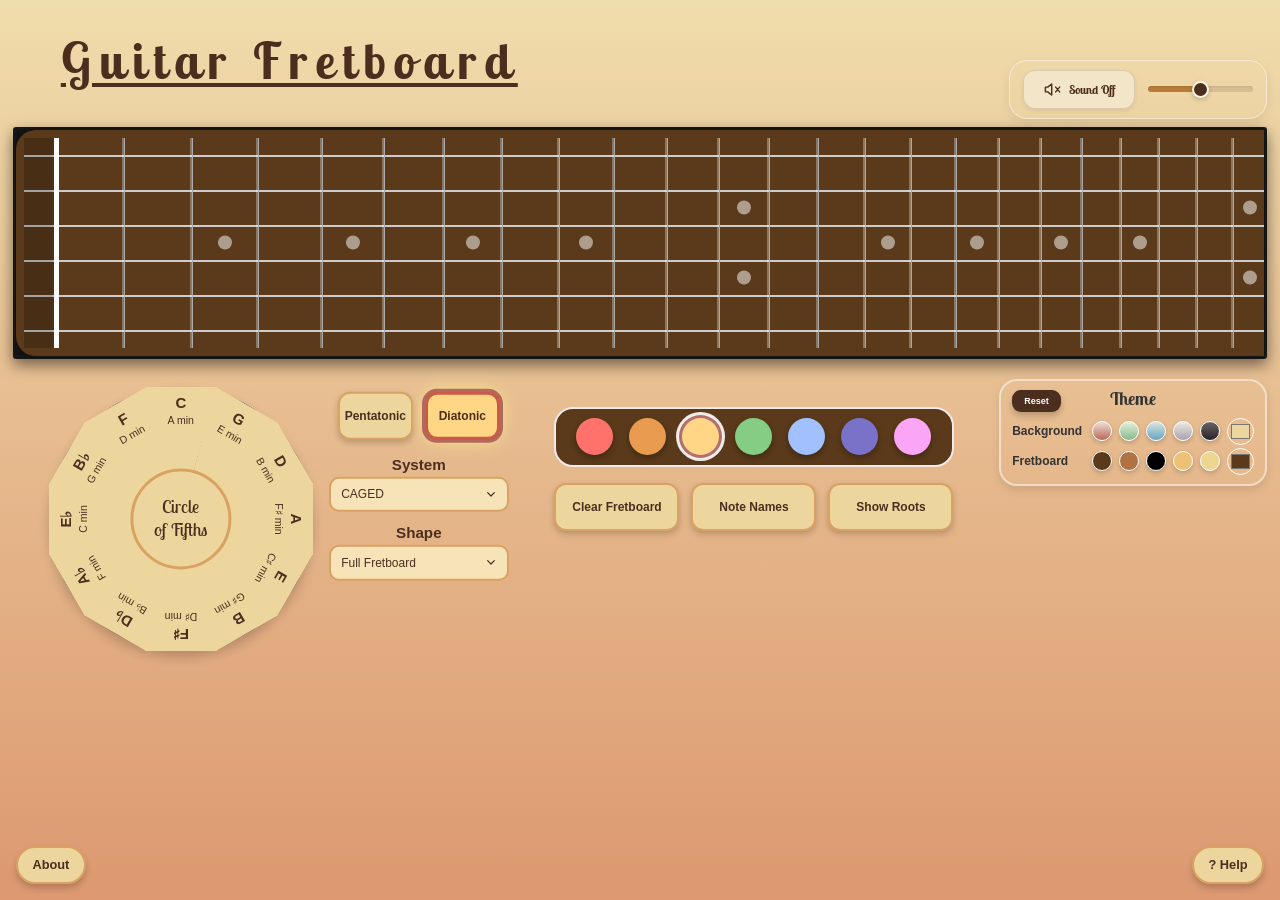
==== index.html @ d3addf0a "Initial release of NotePaint" ====
<!DOCTYPE html>
<html lang="en">

<head>
    <meta charset="UTF-8" />
    <meta name="viewport" content="width=device-width, initial-scale=1, viewport-fit=cover">
    <title>NotePaint</title>
    <link rel="stylesheet" href="styles.css">
    <link rel="preconnect" href="https://fonts.googleapis.com">
    <link rel="preconnect" href="https://fonts.gstatic.com" crossorigin>
    <link href="https://fonts.googleapis.com/css2?family=Lobster+Two:ital,wght@0,400;0,700;1,400;1,700&display=swap"
        rel="stylesheet">
</head>

<body>

    <div id="top-bar">
        <h1>Guitar Fretboard</h1>

        <div id="sound-controls">
            <button id="sound-btn" class="off">🔇 Sound Off</button>
            <input type="range" id="volume-slider" min="0" max="0.3" step="0.01" value="0.05" aria-label="Volume">
        </div>
    </div>

    <div id="fretboard-wrapper">
        <div id="fretboard-scroll">
            <div id="fretboard-stage">
                <div id="inlays"></div>
                <div id="fretboard"></div>
            </div>
        </div>

    </div>



    <div id="main-controls">


        <div id="scale-controls">

            <div id="circle-of-fifths">

                <div class="key-wheel">

                    <button class="key-segment" data-root="0" style="--i: 0">
                        <span class="major-key">C</span>
                        <span class="minor-key">A min</span>
                    </button>

                    <button class="key-segment" data-root="7" style="--i: 1">
                        <span class="major-key">G</span>
                        <span class="minor-key">E min</span>
                    </button>

                    <button class="key-segment" data-root="2" style="--i: 2">
                        <span class="major-key">D</span>
                        <span class="minor-key">B min</span>
                    </button>

                    <button class="key-segment" data-root="9" style="--i: 3">
                        <span class="major-key">A</span>
                        <span class="minor-key">F♯ min</span>
                    </button>

                    <button class="key-segment" data-root="4" style="--i: 4">
                        <span class="major-key">E</span>
                        <span class="minor-key">C♯ min</span>
                    </button>

                    <button class="key-segment" data-root="11" style="--i: 5">
                        <span class="major-key">B</span>
                        <span class="minor-key">G♯ min</span>
                    </button>

                    <button class="key-segment" data-root="6" style="--i: 6">
                        <span class="major-key">F♯</span>
                        <span class="minor-key">D♯ min</span>
                    </button>

                    <button class="key-segment" data-root="1" style="--i: 7">
                        <span class="major-key">D♭</span>
                        <span class="minor-key">B♭ min</span>
                    </button>

                    <button class="key-segment" data-root="8" style="--i: 8">
                        <span class="major-key">A♭</span>
                        <span class="minor-key">F min</span>
                    </button>

                    <button class="key-segment" data-root="3" style="--i: 9">
                        <span class="major-key">E♭</span>
                        <span class="minor-key">C min</span>
                    </button>

                    <button class="key-segment" data-root="10" style="--i: 10">
                        <span class="major-key">B♭</span>
                        <span class="minor-key">G min</span>
                    </button>

                    <button class="key-segment" data-root="5" style="--i: 11">
                        <span class="major-key">F</span>
                        <span class="minor-key">D min</span>
                    </button>

                    <div class="wheel-center">
                        <span>Circle</span>
                        <span>of Fifths</span>
                    </div>
                </div>
            </div>
            <div id="scale-settings">
                <div id="scale-selector-container">

                    <button class="scale-option" data-scale="pentatonic">
                        Pentatonic
                    </button>

                    <button class="scale-option selected" data-scale="diatonic">
                        Diatonic
                    </button>
                </div>

                <div id="position-controls">
                    <div id="position-system-row">
                        <label for="position-system">System</label>
                        <select id="position-system">
                            <option value="caged">CAGED</option>
                            <option value="threeNPS">3NPS</option>
                        </select>
                    </div>

                    <div>
                        <label for="position-select">Shape</label>
                        <select id="position-select">
                            <option value="full">Full Fretboard</option>
                        </select>
                    </div>
                </div>
            </div>
        </div>

        <div id="fretboard-controls">
            <div id="palette">
                <button type="button" class="palette-color red" data-color="red" aria-label="Red"></button>
                <button type="button" class="palette-color orange" data-color="orange" aria-label="Orange"></button>
                <button type="button" class="palette-color yellow" data-color="yellow" aria-label="Yellow"></button>
                <button type="button" class="palette-color green" data-color="green" aria-label="Green"></button>
                <button type="button" class="palette-color blue" data-color="blue" aria-label="Blue"></button>
                <button type="button" class="palette-color indigo" data-color="indigo" aria-label="Indigo"></button>
                <button type="button" class="palette-color violet" data-color="violet" aria-label="Violet"></button>
            </div>

            <div id="note-controls">
                <button id="clear">Clear Fretboard</button>

                <button id="note-names-btn" type="button" aria-pressed="false">
                    Note Names
                </button>
                <div id="root-controls">
                    <button id="show-roots-btn" type="button" aria-pressed="false" aria-expanded="false"
                        aria-controls="root-choice-row">
                        Show Roots
                    </button>

                    <div id="root-choice-row" hidden>
                        <label for="root-choice">Root</label>
                        <select id="root-choice"></select>
                    </div>
                </div>
            </div>


        </div>


        <div id="appearance-panel">
            <div class="appearance-header">
                <button id="reset-appearance">Reset</button>
                <h2 id="theme">Theme</h2>

            </div>


            <div class="appearance-row">
                <label>Background</label>

                <div class="appearance-swatches">
                    <button class="appearance-swatch" data-target="page"
                        data-color="linear-gradient(to bottom,  #ece4e2d8, #b55848d8)"
                        style="background: linear-gradient(to bottom, #ece4e2d8, #b55848d8);" title="Sunrise"></button>


                    <button class="appearance-swatch" data-target="page"
                        data-color="linear-gradient(to bottom, #e1f8e7d8, #75ba8ad8)"
                        style="background: linear-gradient(to bottom, #e1f8e7d8, #75ba8ad8);"
                        title="Mint Breeze"></button>

                    <button class="appearance-swatch" data-target="page"
                        data-color="linear-gradient(to bottom, #ddeaefd8, #4aa3c9d8)"
                        style="background: linear-gradient(to bottom, #ddeaefd8, #4aa3c9d8);"
                        title="Lake Spring"></button>

                    <button class="appearance-swatch" data-target="page"
                        data-color="linear-gradient(to bottom, #EDE7E3, #9d9db2d8)"
                        style="background: linear-gradient(to bottom, #EDE7E3, #9d9db2d8);" title="Tundra"></button>

                    <button class="appearance-swatch" data-target="page"
                        data-color="linear-gradient(to bottom,  #54545ed8, #0a0714d8)"
                        style="background: linear-gradient(to bottom, #54545ed8, #0a0714d8);" title="Charcoal"></button>

                    <input type="color" id="page-color-picker" value="#edd69d" title="Custom">
                </div>
            </div>

            <div class="appearance-row">
                <label>Fretboard</label>


                <div class="appearance-swatches">
                    <button class="appearance-swatch" data-target="board" data-color="#5a3a1a"
                        style="background: #5a3a1a;" title="Rosewood"></button>


                    <button class="appearance-swatch" data-target="board" data-color="#B07243"
                        style="background: #B07243;" title="Roasted"></button>


                    <button class="appearance-swatch" data-target="board" data-color="#000000"
                        style="background: #000000;" title="Ebony"></button>

                    <button class="appearance-swatch" data-target="board" data-color="#efc36cc6"
                        style="background: #efc36cc6;" title="Maple"></button>

                    <button class="appearance-swatch" data-target="board" data-color="#eede90c4"
                        style="background: #eede90c4;" title="Blonde"></button>


                    <input type="color" id="board-color-picker" value="#5a3a1a" title="Custom">
                </div>
            </div>
        </div>





    </div>



    <button id="help-btn" type="button" aria-haspopup="dialog" aria-controls="help-tour">
        ? Help
    </button>

    <dialog id="help-tour" aria-labelledby="help-title" aria-describedby="help-text">

        <div class="help-shade" id="help-shade-top"></div>
        <div class="help-shade" id="help-shade-right"></div>
        <div class="help-shade" id="help-shade-bottom"></div>
        <div class="help-shade" id="help-shade-left"></div>

        <div id="help-highlight" aria-hidden="true"></div>

        <div id="help-bubble">
            <div class="help-header">
                <span id="help-progress" aria-live="polite"></span>
                <button id="help-close" type="button" aria-label="Close help">×</button>
            </div>

            <h2 id="help-title"></h2>
            <p id="help-text"></p>

            <div class="help-navigation">
                <button id="help-back" type="button">Back</button>
                <button id="help-next" type="button">Next</button>
            </div>
        </div>
    </dialog>



    <button id="about-btn" type="button" aria-haspopup="dialog" aria-controls="about-overlay">
        About
    </button>

    <div id="about-overlay" hidden>

        <div id="about-panel" role="dialog" aria-modal="true" aria-labelledby="about-title">

            <div class="about-header">
                <h2 id="about-title">About NotePaint</h2>

                <button id="about-close" type="button" aria-label="Close About">
                    &times;
                </button>
            </div>

            <p>
                NotePaint is a free interactive guitar fretboard
                for guitarists, teachers, and students.
            </p>

            <p>
                Explore scales, visualise patterns and experiment
                with musical ideas by painting notes directly
                onto the fretboard.
            </p>

            <div class="about-links">
                <a id="about-feedback"
                    href="https://docs.google.com/forms/d/e/1FAIpQLSdMpHkmDGX6tjuSubEqb6uPYFECHcqzGxucnWh9RJ3ziY9rFg/viewform?usp=publish-editor"
                    target="_blank" rel="noopener noreferrer">>
                    Report a problem
                </a>

                <a id="about-support" href="#">
                    Support NotePaint
                </a>
            </div>

            <p class="about-copyright">
                &copy; 2026 NotePaint. All rights reserved.
                Free to use.
            </p>

        </div>

    </div>

    <script src="script.js"></script>

</body>

</html>
---- styles.css ----
/* MAIN — RESPONSIVE PAGE LAYOUT */

* {
    box-sizing: border-box;

}



body {
    font-family: sans-serif;
    margin: 0;
    min-height: 100vh;
    padding: 1.5rem clamp(0.5rem, 1vw, 1.5rem) 3rem;
    padding-left: max(clamp(0.5rem, 1vw, 1.5rem), env(safe-area-inset-left));
    padding-right: max(clamp(0.5rem, 1vw, 1.5rem), env(safe-area-inset-right));
    padding-bottom: max(3rem, env(safe-area-inset-bottom));

    background: linear-gradient(to bottom,
            #edd69dd8,
            #d98e62e8);

    color: #333;
    text-align: center;
}

#top-bar {
    display: grid;
    grid-template-columns: minmax(0, 1fr) auto;
    align-items: start;
    gap: 1rem;
    width: 100%;
}

h1 {
    font-family: 'Lobster Two', serif;
    font-size: 3.125rem;
    font-size: clamp(3.1rem, 3vw, 3.125rem);

    margin: 0;
    max-width: 100%;

    text-decoration: underline;
    text-decoration-color: #4b2e1e;
    text-decoration-thickness: 4px;
    text-underline-offset: 4px;

    color: #4b2e1e;
    letter-spacing: 0.16em;
    line-height: 1.3;

    justify-self: start;
    margin-left: 3rem;
    margin-top: 0.3125rem;

}

#main-controls {
    display: grid;
    grid-template-columns: 31rem minmax(0, 1fr) max-content;
    align-items: start;
    gap: 1.5rem;

    width: 100%;
    margin: 1.25rem auto 0;
}

#fretboard-controls {
    display: flex;
    flex-direction: column;
    align-items: center;

    margin: 0;
    flex-shrink: 0;
    gap: 1rem;
    min-width: 0;
    padding-top: 1.75rem;
}

#scale-controls {
    display: grid;
    grid-template-columns: 16.5rem minmax(0, 1fr);
    align-items: center;
    gap: 1rem;

    width: 31rem;
    max-width: 100%;
    min-width: 0;
    margin: 0;
    padding-left: 2.25rem;
}

#scale-settings {
    display: flex;
    flex-direction: column;
    align-items: center;
    gap: 1rem;
    min-width: 0;
    width: 100%;
    align-self: start;
}






/* THEME CUSTOMISATION */

#appearance-panel {

    width: fit-content;
    padding: 6px 11px;
    border: 2px solid #ffffff80;
    border-radius: 18px;
    box-shadow: 0 4px 10px #0000001a;
    justify-self: end;
}

#appearance-panel h2 {
    grid-column: 2;
    font-family: 'Lobster Two', serif;
    font-size: 1.125rem;
    margin: 0 0 5px;
    color: inherit;
}

.appearance-row {
    display: flex;
    align-items: center;
    justify-content: space-between;
    gap: 10px;
    margin: 3px 0;
}

.appearance-row label {
    font-weight: bold;
    font-size: 0.75rem;
    white-space: nowrap;
}

.appearance-swatches {
    display: flex;
    align-items: center;
    gap: 7px;
}

.appearance-swatch {
    width: 20px;
    height: 20px;

    padding: 0;
    margin: 0;
    border: 1px solid #ffffff;
    border-radius: 50%;
    box-shadow: 0 2px 5px #00000033;
    cursor: pointer;
    transition: transform 0.15s ease;
}

.appearance-swatch:hover {
    transform: scale(1.15);
}

.appearance-swatches input[type="color"] {
    width: 27px;
    height: 27px;
    padding: 1px;
    border: 1px solid #ffffff;
    border-radius: 50%;
    background: transparent;
    cursor: pointer;
}

#reset-appearance {
    grid-column: 1;
    justify-self: start;
    padding: 6px 12px;
    font-size: 0.5625rem;
    background: #4b2e1e;
    color: white;
    border-radius: 9px;
}

#reset-appearance:hover {
    background: #6b422b;
}

.appearance-header {
    display: grid;
    grid-template-columns: 1fr auto 1fr;
    align-items: center;
}

/* FRETBOARD DESIGN */

#fretboard {
    display: grid;
    grid-template-rows: repeat(6, 35px);
    gap: 0px;
    background: #5a3a1a;
    padding: 8px;
    border-radius: 20px;

}

#fretboard-wrapper {
    position: relative;
    width: 100%;
    max-width: 79rem;
    margin: 0.5rem auto 0;
    padding: 3px;
    border-radius: 3px;
    background: #111;
    box-shadow:
        0 6px 15px rgba(0, 0, 0, 0.5),
        inset 0 0 10px rgba(255, 255, 255, 0.05);
}

#fretboard-scroll {
    width: 100%;
    max-width: 100%;

    overflow-x: auto;
    overflow-y: hidden;
}

#fretboard-stage {
    position: relative;

    width: 1277.37px;
    margin-inline: auto;

    --fret-columns:
        30px 70px 67.92px 65.91px 63.95px 62.05px 60.21px 58.42px 56.69px 55px 53.37px 51.79px 50.25px 48.76px 47.31px 45.91px 44.54px 43.22px 41.94px 40.69px 39.48px 38.31px 37.17px 36.07px 35px;
}

.string {
    display: grid;
    grid-template-columns: var(--fret-columns);
    position: relative;
}

.string::before {
    content: "";
    position: absolute;
    top: 50%;
    left: 0;
    right: 0;
    height: 2px;
    background: #ccc;
    z-index: 0;
}


.fret {
    border-left: 1px solid #aaa;
    position: relative;
    cursor: pointer;
    background: transparent;
    z-index: 1;
}

.fret,
.dot {
    -webkit-user-select: none;
    user-select: none;
    -webkit-touch-callout: none;
}

.fret:not(:first-child) {
    border-right: 2px solid #ffffff4d;
}

.fret:nth-child(1) {
    border-left: 0;
    box-shadow: inset 30px 0 3px #00000033;

}

.fret:nth-child(2) {
    border-left: 5px solid #fffcfc;
}


.inlay {
    width: 14px;
    height: 14px;
    background: #ffffff80;
    border-radius: 50%;
    justify-self: center;
    align-self: center;
    transform: translateY(17.5px);
}


#inlays {
    position: absolute;
    top: 8px;
    left: 8px;

    display: grid;
    grid-template-rows: repeat(6, 35px);
    grid-template-columns: var(--fret-columns);

    pointer-events: none;
    z-index: 0;
}

#inlays>div {
    display: grid;
    place-items: center;
}

/*PAINTED NOTES*/

.dot {
    width: 30px;
    height: 30px;
    background: #ffd685;
    border-radius: 50%;
    position: absolute;
    top: 50%;
    left: 50%;
    transform: translate(-50%, -50%);
}

.dot.root {
    box-shadow:
        0 0 0 5px #cc1414cc,
        0 0 10px 4px #cc1414cc;
}

.dot.root.modal-root {
    box-shadow:
        0 0 0 5px #56ab76,
        0 0 10px 4px #56ab76;
}

.dot.red {
    background: #ff726b;
}

.dot.orange {
    background: #e99c4f;
}

.dot.yellow {
    background: #ffd685;
}

.dot.green {
    background: #85cd85;
}

.dot.blue {
    background: #a2bffe;
}

.dot.indigo {
    background: #7a71c8;
}

.dot.violet {
    background: #fba5f7;
}

#palette {
    display: flex;
    justify-content: center;
    gap: clamp(0.5rem, 1.5vw, 1rem);
    align-items: center;
    flex-wrap: wrap;
    margin: 0;
    width: fit-content;
    max-width: none;
    padding: 0.60rem 1.3rem;
    border: 2px solid #f2e9e9;

    border-radius: 19px;
    background: #5a3a1a;
    cursor: pointer;
    transition: all 0.2s ease;
}



.palette-color {
    padding: 0;
    flex-shrink: 0;
    width: 37px;
    height: 37px;
    border-radius: 50%;
    cursor: pointer;
    box-shadow: 0 3px 6px #0000004d;
    transition: transform 0.15s ease, box-shadow 0.15s ease;
    border: 4px solid transparent;
}

.palette-color:focus-visible {
    outline: 2px solid #4b2e1e;
    outline-offset: 7px;
}

.palette-color:hover {
    transform: scale(1.1);
}

.palette-color.active {
    box-shadow: 0 0 0 3px #a35050cc,
        0 0 0 6px #ffffffe6;

}

.palette-color.red {
    background: #ff726b;
}

.palette-color.orange {
    background: #e99c4f;
}

.palette-color.yellow {
    background: #ffd685;
}

.palette-color.green {
    background: #85cd85;
}

.palette-color.blue {
    background: #a2bffe;
}

.palette-color.indigo {
    background: #7a71c8;
}

.palette-color.violet {
    background: #fba5f7;
}




/*BUTTONS*/
button {
    padding: 10px 20px;
    font-size: 1rem;
    font-weight: bold;
    border: none;
    border-radius: 12px;
    background: #ff7f50;
    color: #ffffff;
    cursor: pointer;
    transition: all 0.2s ease;
    box-shadow: 0 4px 6px #00000033;


}

button:hover {
    background: #ff6347;
    box-shadow: 0 6px 8px #0000004d;
}

#clear {

    width: 7.8125rem;
    min-height: 3rem;
    font-size: 0.75rem;
    padding: 2px;



    border: 2px solid #d9a262;
    border-radius: 12px;
    background: #edd69d;
    color: #4b2e1e;
    cursor: pointer;
    box-shadow: 0 3px 6px #00000033;
    transition:
        background 0.2s ease,
        box-shadow 0.2s ease;

}

#clear:hover {
    background: #ffe0a0;
    box-shadow: 0 0 12px #ffffff99;
    z-index: 2;
}

#clear:active {
    background: #ffd685;
    border: 3px solid #cb5a46;
    box-shadow:
        0 0 0 3px #a35050cc,
        0 0 18px #ffee8c;
    z-index: 3;
}

/* NOTE NAME CONTROLS */

#note-controls {
    display: flex;
    justify-content: center;
    align-items: flex-start;
    flex-wrap: wrap;
    gap: 0.75rem;
}

#note-names-btn {
    width: 7.8125rem;
    min-height: 3rem;
    padding: 0.25rem;
    font-size: 0.75rem;

    border: 2px solid #d9a262;
    border-radius: 12px;
    background: #edd69d;
    color: #4b2e1e;
    box-shadow: 0 3px 6px #00000033;
    transition:
        background 0.2s ease,
        box-shadow 0.2s ease;
}

#note-names-btn:hover {
    background: #ffe0a0;
    box-shadow: 0 0 12px #ffffff99;
    z-index: 2;
}

#note-names-btn[aria-pressed="true"] {
    background: #ffd685;
    border: 3px solid #cb5a46;
    box-shadow:
        0 0 0 3px #a35050cc,
        0 0 18px #ffee8c;
    z-index: 3;
}



#note-names-btn:focus-visible {
    outline: 2px solid #4b2e1e;
    outline-offset: 3px;
}

.dot::after {
    content: attr(data-note-name);
    display: none;
    position: absolute;
    top: 0;
    right: 0;
    bottom: 0;
    left: 0;

    align-items: center;
    justify-content: center;

    font-size: 0.75rem;
    font-weight: bold;
    line-height: 1;

    color: #4b2e1e;
    pointer-events: none;
}

#fretboard.show-note-names .dot::after {
    display: flex;
}


#sound-controls {
    display: flex;
    justify-content: center;
    align-items: center;
    flex-direction: row;
    flex-wrap: nowrap;
    gap: 0.85rem;

    padding: 0.55rem 0.8rem;
    border: 1px solid #ffffff80;
    border-radius: 18px;
    background: transparent;
    box-shadow: 0 4px 12px #00000014;
    margin-top: 2.25rem;
}

#sound-btn {
    display: flex;
    align-items: center;
    justify-content: center;

    min-width: 7rem;
    padding: 0.5625rem 0.75rem;
    border: 1px solid #4b2e1e25;
    border-radius: 12px;
    font-weight: bold;
    font-size: 0.75rem;
    font-family: 'Lobster Two', serif;
    color: #4b2e1e;
    box-shadow: 0 2px 5px #00000014;

    gap: 7px;
    cursor: pointer;
    transition: all 0.2s ease;

}

#sound-btn.off {
    background: #f3e5c7;
}

#sound-btn.on {
    background: #d6e7c9;
    animation: none;
    box-shadow: 0 0 8px #6fa77040;
}

#sound-btn:hover {
    filter: brightness(1.05);
}

#sound-btn:focus-visible {
    outline: 2px solid #4b2e1e;
    outline-offset: 3px;
}

#volume-slider {
    -webkit-appearance: none;
    appearance: none;
    cursor: pointer;
    --volume-fill: 50%;

    width: 6.5625rem;
    height: 0.375rem;
    margin: 0;
    border: none;
    border-radius: 999px;

    background: linear-gradient(to right,
            #b77c38 0%,
            #b77c38 var(--volume-fill),
            #4b2e1e25 var(--volume-fill),
            #4b2e1e25 100%);

    box-shadow: inset 0 1px 2px #00000014;
}

/* Safari and Chrome */
#volume-slider::-webkit-slider-thumb {
    -webkit-appearance: none;
    appearance: none;

    width: 17px;
    height: 17px;
    border: 2px solid #fff4de;
    border-radius: 50%;
    background: #4b2e1e;
    box-shadow: 0 2px 5px #00000030;
}

/* Firefox */
#volume-slider::-moz-range-thumb {
    width: 13px;
    height: 13px;
    border: 2px solid #fff4de;
    border-radius: 50%;
    background: #4b2e1e;
    box-shadow: 0 2px 5px #00000030;
}

#volume-slider:focus-visible {
    outline: 2px solid #4b2e1e;
    outline-offset: 7px;
}


#sound-btn svg {
    width: 1.1875rem;
    height: 1.1875rem;
    flex-shrink: 0;
}




/*ANIMATIONS*/


@keyframes palettePulse {
    0% {
        transform: scale(1);
        box-shadow: 0 0 0 #ffffff;
    }

    50% {
        transform: scale(1.30);
        box-shadow: 0 0 20px #ffffffa9;
    }

    100% {
        transform: scale(1);
        box-shadow: 0 0 0 #ffffff;
    }
}

.palette-color.flash {
    animation: palettePulse 0.20s linear;
}


/* CIRCLE OF FIFTHS */

#circle-of-fifths {
    position: relative;
    width: 16.5rem;
    height: 16.5rem;
    margin: 0.5rem 0;
    flex-shrink: 0;
}

.key-wheel {
    width: 100%;
    height: 100%;
    position: relative;
    border-radius: 50%;
    background: #596275;
    box-shadow: 0 6px 12px #00000033;

    transition: transform 0.6s cubic-bezier(0.25, 1, 0.5, 1);

    transform: rotate(calc(var(--wheel-rotation, 0) * -30deg));

}

/* INDIVIDUAL KEY BUTTONS */

.key-segment {
    position: absolute;
    left: 50%;
    top: 50%;


    width: 27.333333%;
    height: 50%;

    margin: 0;
    padding: 8.8px 1.76px 1.76px;
    gap: 3.52px;

    display: flex;
    flex-direction: column;
    justify-content: flex-start;
    align-items: center;


    border: none;
    border-radius: 0;
    background: #edd69d;
    color: #4b2e1e;
    cursor: pointer;

    -webkit-clip-path: polygon(0% 0%, 100% 0%, 50% 100%);
    clip-path: polygon(0% 0%, 100% 0%, 50% 100%);



    transform-origin: 50% 100%;
    transform:
        translate(-50%, -100%) rotate(calc(var(--i) * 30deg));

    transition:
        background 0.2s ease;

}

.key-segment:hover {
    background: #ffe0a0;
    box-shadow: 0 0 12px #ffffff99;
    z-index: 2;
}

.key-segment.selected {
    background: #ffd685;
    border: 3px solid #cb5a46;
    box-shadow:
        0 0 0 3px #a35050cc,
        0 0 18px #ffee8c;
    z-index: 3;
}

.major-key {
    font-size: 0.935rem;
    font-weight: bold;
    line-height: 1.1;
}

.minor-key {
    font-size: 0.66rem;
    font-weight: normal;
    line-height: 1.1;
}



/* CENTRE OF THE WHEEL */

.wheel-center {
    position: absolute;
    left: 50%;
    top: 50%;
    width: 38.333333%;
    height: 38.333333%;

    transform: translate(-50%, -50%) rotate(calc(var(--wheel-rotation, 0) * 30deg));
    border-radius: 50%;
    background: #edd69d;
    border: 4px solid #d9a262;
    display: flex;
    flex-direction: column;
    justify-content: center;
    align-items: center;
    font-family: 'Lobster Two', serif;
    font-size: 1.1rem;
    border-width: 3.52px;
    color: #4b2e1e;
    pointer-events: none;

    transition: transform 0.6s cubic-bezier(0.25, 1, 0.5, 1);
}

#scale-selector-container {
    display: flex;
    justify-content: center;
    align-items: center;
    flex-wrap: wrap;
    gap: 0.75rem;
    margin: 0;
}


.scale-option {
    width: 4.6875rem;
    min-height: 3rem;
    font-size: 0.75rem;
    padding: 2px;




    border: 2px solid #d9a262;
    border-radius: 12px;
    background: #edd69d;
    color: #4b2e1e;
    cursor: pointer;
    box-shadow: 0 3px 6px #00000033;
    transition:
        background 0.2s ease,
        box-shadow 0.2s ease;


}

.scale-option:hover {
    background: #ffe0a0;
    box-shadow: 0 0 12px #ffffff99;
    z-index: 2;
}

.scale-option.selected {
    background: #ffd685;
    border: 3px solid #cb5a46;
    box-shadow:
        0 0 0 3px #a35050cc,
        0 0 18px #ffee8c;
    z-index: 3;
}


#position-controls {
    display: flex;
    flex-direction: column;
    align-items: stretch;
    gap: 0.75rem;

    width: 100%;
    min-width: 0;
    margin: 0;
}

#position-controls>div {
    display: flex;
    flex-direction: column;
    align-items: stretch;
    gap: 0.25rem;
    min-width: 0;
}

#position-controls label {
    font-size: 0.95rem;
    font-weight: bold;
    color: #4b2e1e;
}

#position-controls select {
    max-width: 100%;
    padding: 0.55rem 0.65rem;
    border: 2px solid #d9a262;
    border-radius: 10px;
    background: #f7e3b8;
    color: #4b2e1e;
    font: inherit;
    font-size: 0.75rem;
    cursor: pointer;

    -webkit-appearance: none;
    appearance: none;

    padding-right: 2rem;

    background-image: url("data:image/svg+xml,%3Csvg xmlns='http://www.w3.org/2000/svg' viewBox='0 0 12 8'%3E%3Cpath d='m2 2 4 4 4-4' fill='none' stroke='%234b2e1e' stroke-width='1.5' stroke-linecap='round' stroke-linejoin='round'/%3E%3C/svg%3E");
    background-repeat: no-repeat;
    background-position: right 0.65rem center;
    background-size: 0.65rem 0.45rem;
}

#position-controls select:focus-visible {
    outline: 2px solid #4b2e1e;
    outline-offset: 3px;
}

#position-system-row[hidden] {
    display: none;
}

.dot.position-hidden {
    display: none;
}


#top-bar,
#main-controls {
    max-width: 79rem;
    margin-left: auto;
    margin-right: auto;
}


@media (max-width: 75rem) {
    #main-controls {
        grid-template-columns: repeat(2, minmax(0, 1fr));
        gap: 1.5rem;
    }


    #scale-controls {
        padding-left: 0;
        gap: 1rem;
        justify-self: center;
    }

    #fretboard-controls {
        width: 100%;
    }

    #palette {
        max-width: 100%;
    }

    #appearance-panel {
        grid-column: 1 / -1;
        justify-self: center;
    }

    #position-controls {
        transform: none;
    }
}

@media (max-width: 56.25rem) {
    #top-bar {
        grid-template-columns: minmax(0, 1fr);
        justify-items: center;
    }

    h1 {
        justify-self: center;
        margin: 0;
        font-size: clamp(2rem, 5vw, 3.125rem);
        letter-spacing: 0.1em;
    }

    #sound-controls {
        margin-top: 0;
        max-width: 100%;
    }

    #fretboard-wrapper {
        margin-top: 1rem;
    }

    #main-controls {
        grid-template-columns: minmax(0, 1fr);
        justify-items: center;
    }

    #scale-controls {
        justify-content: center;
    }

    #fretboard-controls {
        padding-top: 0;
    }

    #appearance-panel {
        grid-column: auto;
    }
}

@media (max-width: 37.5rem) {
    body {
        padding-top: 1rem;
    }

    #scale-controls {
        grid-template-columns: minmax(0, 1fr);
        justify-items: center;
        gap: 0.75rem;
        width: 100%;
    }

    #scale-settings {
        max-width: 18rem;
    }

    #scale-selector-container {
        flex-direction: row;
        flex-wrap: wrap;
        gap: 1rem;
    }

    #palette {
        padding: 0.75rem;
        gap: 0.75rem;
    }

    #position-controls {
        flex-direction: column;
        gap: 0.75rem;
    }

    #appearance-panel {
        max-width: 100%;
    }

    .appearance-row {
        flex-wrap: wrap;
    }

    .appearance-swatches {
        flex-wrap: wrap;
    }
}


@media (min-width: 75rem) {
    #scale-settings {
        transform: translateY(0.8rem);
    }
}



/* HELP TOUR */

#help-btn {
    position: fixed;
    right: max(1rem, env(safe-area-inset-right));
    bottom: max(1rem, env(safe-area-inset-bottom));
    z-index: 10;

    padding: 0.6rem 0.9rem;
    border: 2px solid #d9a262;
    border-radius: 999px;
    background: #edd69d;
    color: #4b2e1e;
    font-size: 0.8rem;
}

#help-btn:hover {
    background: #ffe0a0;
}

#help-tour {
    position: fixed;
    display: block;
    top: 0;
    right: 0;
    bottom: 0;
    left: 0;
    z-index: 1000;
    width: 100%;
    height: 100%;
    max-width: none;
    max-height: none;
    margin: 0;
    padding: 0;
    border: none;
    background: transparent;
    color: #4b2e1e;
    overflow: hidden;
    text-align: left;
}

#help-tour::backdrop {
    background: transparent;
}

.help-shade {
    position: absolute;
    background: rgba(0, 0, 0, 0.65);
    pointer-events: none;
}

#help-highlight {
    position: absolute;
    box-sizing: border-box;
    border: 2px solid #ffe0a0;
    border-radius: 1rem;

    box-shadow: 0 0 0 200vmax #000000a6;
    pointer-events: none;
    background: transparent;
}

#help-highlight::before {
    content: "";
    position: absolute;
    inset: -2px;
    border: 2px solid rgba(0, 0, 0, 0.65);
    border-radius: inherit;
    pointer-events: none;
}

#help-bubble {
    position: absolute;
    width: min(21rem, calc(100% - 2rem));
    max-height: calc(100% - 2rem);
    overflow-y: auto;
    overscroll-behavior: contain;

    padding: 1rem;
    border: 2px solid #d9a262;
    border-radius: 1rem;
    background: #fff4de;
    box-shadow: 0 0.5rem 2rem #00000040;
    z-index: 2;
}

.help-header {
    display: flex;
    align-items: center;
    justify-content: space-between;
    gap: 1rem;
}

#help-progress {
    font-size: 0.75rem;
}

#help-title {
    margin: 0.5rem 0;
    font-family: 'Lobster Two', serif;
    font-size: 1.5rem;
}

#help-text {
    margin: 0 0 1rem;
    font-size: 0.9rem;
    line-height: 1.55;
    white-space: pre-line;
}

.help-navigation {
    display: flex;
    justify-content: space-between;
    gap: 0.75rem;
}

#help-bubble button {
    padding: 0.55rem 0.8rem;
    border: 1px solid #d9a262;
    background: #edd69d;
    color: #4b2e1e;
    font-size: 0.8rem;
}

#help-bubble button:hover {
    background: #ffe0a0;
}

#help-bubble button:disabled {
    opacity: 0.4;
    cursor: default;
}

#help-close {
    min-width: 2.5rem;
    min-height: 2.5rem;
}

#help-btn:focus-visible,
#help-bubble button:focus-visible {
    outline: 2px solid #4b2e1e;
    outline-offset: 3px;
}

/* Legacy Safari focus styling */

@supports not selector(:focus-visible) {
    #help-btn:focus {
        outline: 2px solid #4b2e1e;
        outline-offset: 3px;
        box-shadow: none;
    }
}


@media (min-width: 56.3125rem) and (max-width: 75rem) {
    #main-controls {
        grid-template-areas:
            "scales painting"
            "scales theme";
        row-gap: 1.5rem;
    }

    #scale-controls {
        grid-area: scales;
    }

    #scale-settings {
        transform: translateY(1.5rem);
    }

    #fretboard-controls {
        grid-area: painting;
    }

    #appearance-panel {
        grid-area: theme;
        justify-self: center;
        align-self: start;
        transform: none;
    }
}


@media (max-width: 25rem) {
    #palette {
        display: grid;
        grid-template-columns: repeat(8, 1fr);
        gap: 0.75rem;
        width: fit-content;
    }

    .palette-color {
        grid-column: span 2;
    }

    .palette-color:nth-child(5) {
        grid-column: 2 / span 2;
    }
}


@media (min-width: 37.5625rem) and (max-width: 56.25rem) {
    #scale-settings {
        align-self: center;
        transform: none;
    }
}

/* ROOT CONTROLS */

#show-roots-btn {
    width: 7.8125rem;
    min-height: 3rem;
    padding: 0.25rem;
    font-size: 0.75rem;

    border: 2px solid #d9a262;
    border-radius: 12px;
    background: #edd69d;
    color: #4b2e1e;
    box-shadow: 0 3px 6px #00000033;

    transition:
        background 0.2s ease,
        box-shadow 0.2s ease;
}

#show-roots-btn:hover {
    background: #ffe0a0;
    box-shadow: 0 0 12px #ffffff99;
}

#show-roots-btn[aria-pressed="true"] {
    background: #ffd685;
    border-color: #cb5a46;
    box-shadow:
        0 0 0 3px #a35050cc,
        0 0 18px #ffee8c;
}

#root-choice-row {
    display: flex;
    flex-direction: column;
    align-items: center;
    justify-content: center;
    flex-wrap: wrap;
    gap: 0.25rem;
    width: 100%;
    max-width: 100%;
}

#root-choice-row[hidden] {
    display: none;
}

#root-choice-row label {
    font-size: 0.8rem;
    font-weight: bold;
    color: #4b2e1e;
}

#root-choice {
    min-width: 0;
    max-width: 100%;
    padding: 0.55rem 0.65rem;
    border: 2px solid #d9a262;
    border-radius: 10px;
    background: #f7e3b8;
    color: #4b2e1e;
    font: inherit;
    font-size: 0.8rem;
    cursor: pointer;
    width: 100%;
}

#show-roots-btn:focus-visible,
#root-choice:focus-visible {
    outline: 2px solid #4b2e1e;
    outline-offset: 3px;
}



#root-controls {
    display: flex;
    flex-direction: column;
    align-items: center;
    gap: 0.5rem;
    width: 7.8125rem;
}



/* Explicitly hide the Help tour until opened */
#help-tour:not([open]) {
    display: none;
}

/* Legacy browser Help tour */

#help-tour.legacy-help #help-highlight {
    box-shadow: none;
}

#help-tour:not(.legacy-help) .help-shade {
    display: none;
}

/* Legacy Safari — palette spacing */
.no-flex-gap #palette>.palette-color+.palette-color {
    margin-left: 0.75rem;
}

/* Note control buttons */
.no-flex-gap #note-controls>*+* {
    margin-left: 0.75rem;
}

/* Scale selector buttons */
.no-flex-gap #scale-selector-container>*+* {
    margin-left: 0.75rem;
}

.no-flex-gap #fretboard-controls>*+* {
    margin-top: 1rem;
}

.no-flex-gap #scale-settings>*+* {
    margin-top: 1rem;
}

.no-flex-gap .appearance-swatches>*+* {
    margin-left: 7px;
}

.no-flex-gap .appearance-row>*+* {
    margin-left: 10px;
}

.no-flex-gap #position-controls>*+* {
    margin-top: 0.75rem;
}

.no-flex-gap #position-controls>div>*+* {
    margin-top: 0.25rem;
}


@media (min-width: 1520px) {
    html {
        font-size: 19px;
    }

    #fretboard-stage {
        zoom: 1.1875;
    }

    #fretboard-wrapper {
        max-width: 1501px;
    }
}

/* Legacy Safari — sound control spacing */
.no-flex-gap #volume-slider {
    margin-left: 0.85rem;
}

/* ABOUT NOTEPAINT */

#about-btn {
    position: fixed;
    left: 1rem;
    bottom: 1rem;
    z-index: 10;

    padding: 0.6rem 0.9rem;
    border: 2px solid #d9a262;
    border-radius: 999px;

    background: #edd69d;
    color: #4b2e1e;
    font-size: 0.8rem;
}

#about-btn:hover {
    background: #ffe0a0;
}

/* Darkened background */

#about-overlay {
    position: fixed;
    top: 0;
    right: 0;
    bottom: 0;
    left: 0;

    z-index: 1001;
    background: rgba(0, 0, 0, 0.55);

    display: flex;
    align-items: center;
    justify-content: center;

    padding: 1rem;
}

#about-overlay[hidden] {
    display: none;
}

/* Main panel */

#about-panel {
    width: 100%;
    max-width: 28rem;
    max-height: 90vh;
    overflow-y: auto;

    padding: 1.5rem;
    border: 2px solid #d9a262;
    border-radius: 18px;

    background: #fff4de;
    color: #4b2e1e;
    text-align: left;

    box-shadow: 0 8px 30px #00000040;
}

.about-header {
    display: flex;
    align-items: center;
    justify-content: space-between;
}

#about-title {
    margin: 0;
    font-family: 'Lobster Two', serif;
    font-size: 1.6rem;
}

#about-close {
    padding: 0.2rem 0.6rem;
    background: #edd69d;
    color: #4b2e1e;
    border: 1px solid #d9a262;
    font-size: 1.4rem;
}

#about-panel p {
    font-size: 0.9rem;
    line-height: 1.6;
}

.about-links {
    display: flex;
    flex-direction: column;
    gap: 0.75rem;

    margin: 1.5rem 0;
}

.about-links a {
    color: #6b422b;
    font-size: 0.9rem;
    font-weight: bold;
    text-decoration: underline;
}

.about-copyright {
    margin-bottom: 0;
    font-size: 0.75rem !important;
    opacity: 0.75;
}

/* Small-screen adjustments */

@media (max-width: 37.5rem) {
    #about-panel {
        padding: 1.1rem;
    }
}
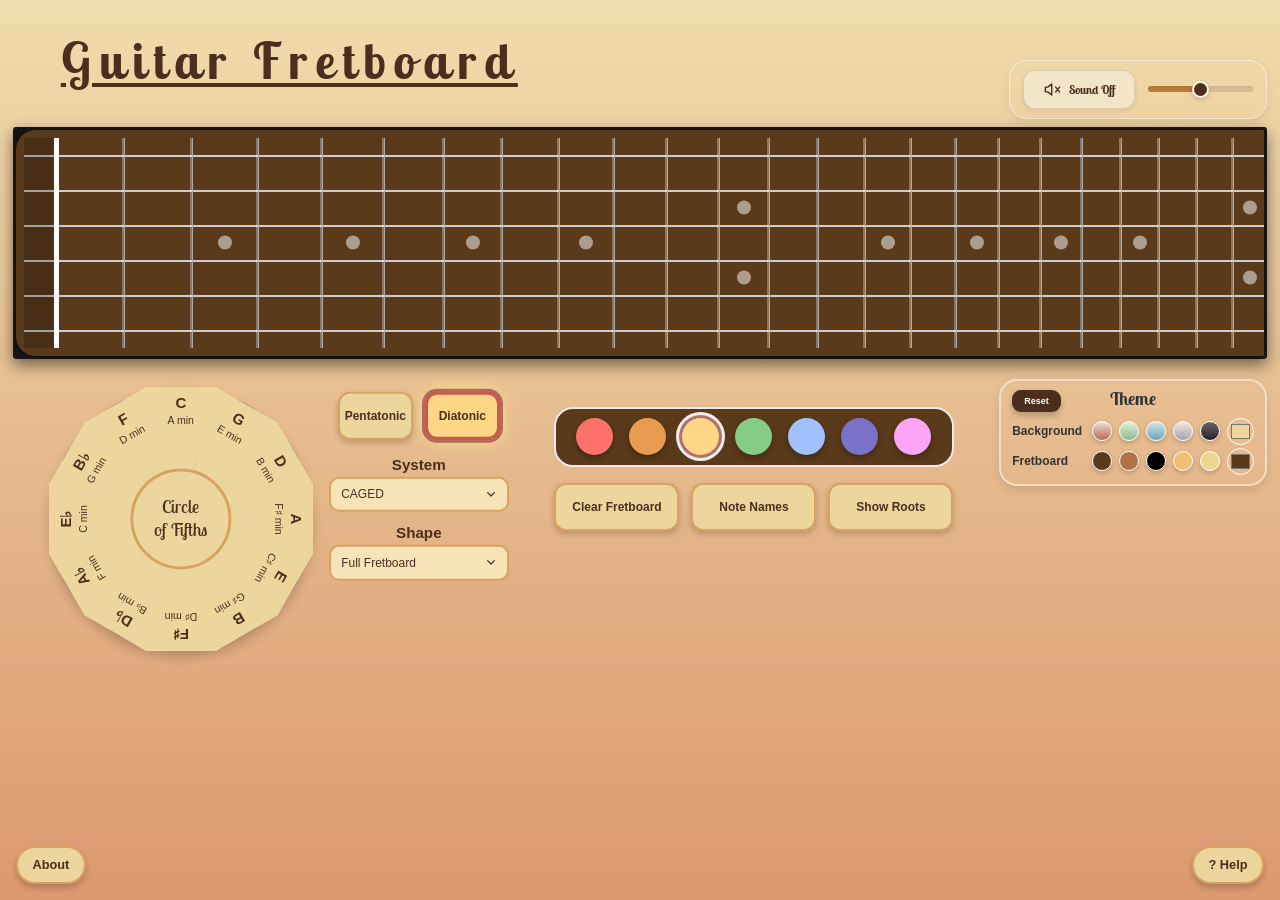
==== commit 6aa8ea23: "Add Buy Me a Coffee support link" ====
--- a/index.html
+++ b/index.html
@@ -311,11 +311,12 @@
             <div class="about-links">
                 <a id="about-feedback"
                     href="https://docs.google.com/forms/d/e/1FAIpQLSdMpHkmDGX6tjuSubEqb6uPYFECHcqzGxucnWh9RJ3ziY9rFg/viewform?usp=publish-editor"
-                    target="_blank" rel="noopener noreferrer">>
+                    target="_blank" rel="noopener noreferrer">
                     Report a problem
                 </a>
 
-                <a id="about-support" href="#">
+                <a id="about-support" href="https://buymeacoffee.com/notepaint" target="_blank"
+                 rel="noopener noreferrer">
                     Support NotePaint
                 </a>
             </div>
@@ -333,4 +334,4 @@
 
 </body>
 
-</html>+</html>
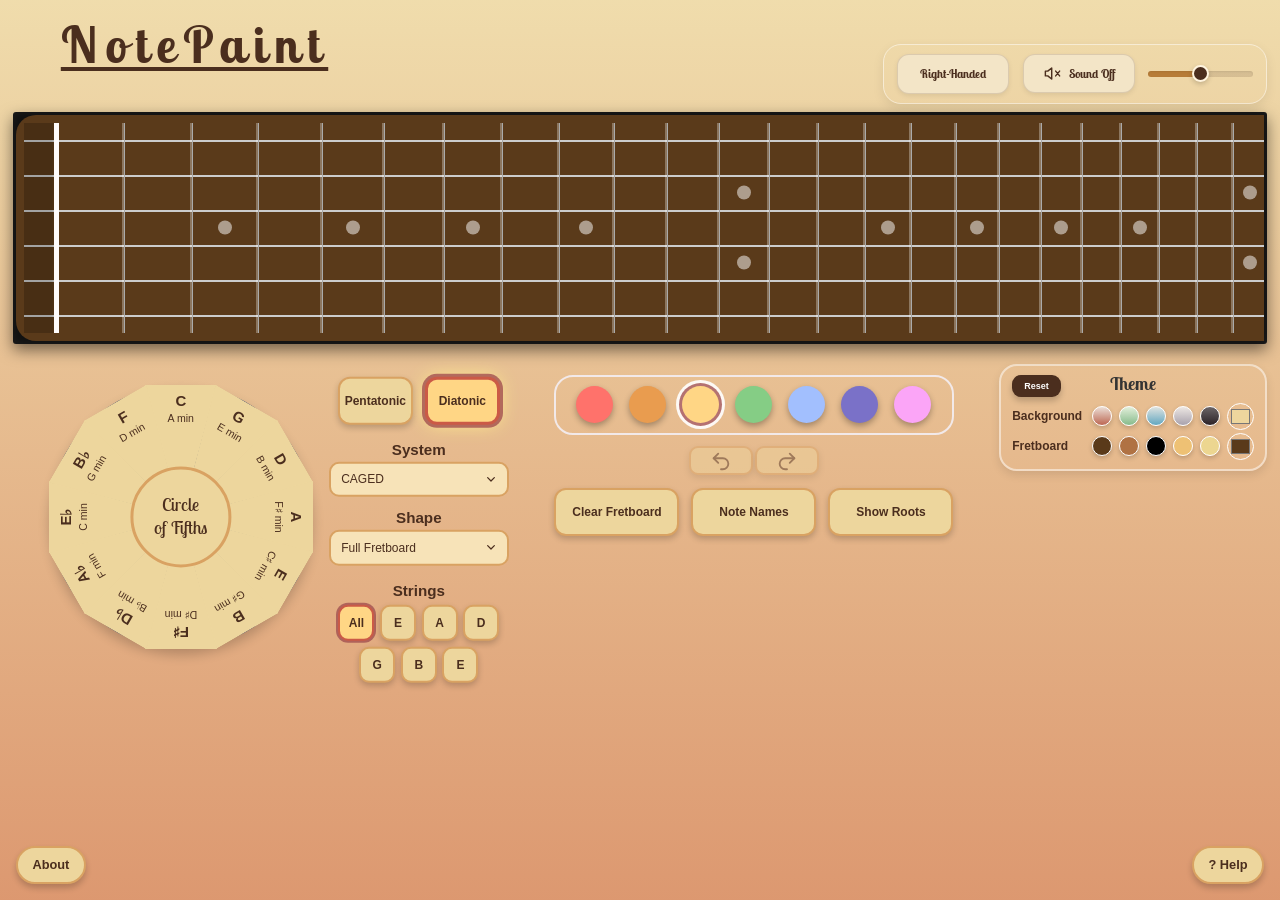
==== commit 66c7ebeb: "Release NotePaint v1.1 String Filter added. Undo/Redo function added. Left-handed fretboard toggle" ====
--- a/index.html
+++ b/index.html
@@ -5,6 +5,8 @@
     <meta charset="UTF-8" />
     <meta name="viewport" content="width=device-width, initial-scale=1, viewport-fit=cover">
     <title>NotePaint</title>
+    <link rel="icon" type="image/png" href="NotePaint.png">
+    <link rel="apple-touch-icon" href="NotePaint.png">
     <link rel="stylesheet" href="styles.css">
     <link rel="preconnect" href="https://fonts.googleapis.com">
     <link rel="preconnect" href="https://fonts.gstatic.com" crossorigin>
@@ -15,13 +17,21 @@
 <body>
 
     <div id="top-bar">
-        <h1>Guitar Fretboard</h1>
+        <h1>NotePaint</h1>
 
         <div id="sound-controls">
+
+            <button id="handedness-btn" type="button" aria-pressed="false">
+                Right-Handed
+            </button>
+
             <button id="sound-btn" class="off">🔇 Sound Off</button>
             <input type="range" id="volume-slider" min="0" max="0.3" step="0.01" value="0.05" aria-label="Volume">
+
         </div>
     </div>
+
+
 
     <div id="fretboard-wrapper">
         <div id="fretboard-scroll">
@@ -127,7 +137,7 @@
                         <label for="position-system">System</label>
                         <select id="position-system">
                             <option value="caged">CAGED</option>
-                            <option value="threeNPS">3NPS</option>
+                            <option value="threeNPS">3 Notes Per String</option>
                         </select>
                     </div>
 
@@ -136,6 +146,21 @@
                         <select id="position-select">
                             <option value="full">Full Fretboard</option>
                         </select>
+                    </div>
+                </div>
+
+                <div id="string-filter">
+                    <span>Strings</span>
+
+                    <div id="string-filter-buttons">
+                        <button type="button" class="string-filter-btn active" data-string="all"
+                            aria-pressed="true">All</button>
+                        <button type="button" class="string-filter-btn" data-string="5" aria-pressed="false">E</button>
+                        <button type="button" class="string-filter-btn" data-string="4" aria-pressed="false">A</button>
+                        <button type="button" class="string-filter-btn" data-string="3" aria-pressed="false">D</button>
+                        <button type="button" class="string-filter-btn" data-string="2" aria-pressed="false">G</button>
+                        <button type="button" class="string-filter-btn" data-string="1" aria-pressed="false">B</button>
+                        <button type="button" class="string-filter-btn" data-string="0" aria-pressed="false">E</button>
                     </div>
                 </div>
             </div>
@@ -153,22 +178,51 @@
             </div>
 
             <div id="note-controls">
-                <button id="clear">Clear Fretboard</button>
-
-                <button id="note-names-btn" type="button" aria-pressed="false">
-                    Note Names
-                </button>
-                <div id="root-controls">
-                    <button id="show-roots-btn" type="button" aria-pressed="false" aria-expanded="false"
-                        aria-controls="root-choice-row">
-                        Show Roots
-                    </button>
-
-                    <div id="root-choice-row" hidden>
-                        <label for="root-choice">Root</label>
-                        <select id="root-choice"></select>
-                    </div>
-                </div>
+
+                <div id="painting-controls">
+
+                    <div id="history-controls">
+                        <button id="undo" type="button" disabled aria-label="Undo" title="Undo">
+                            <svg width="22" height="22" viewBox="0 0 24 24" fill="none" stroke="currentColor"
+                                stroke-width="2" stroke-linecap="round" stroke-linejoin="round" aria-hidden="true"
+                                focusable="false">
+                                <path d="M9 14 4 9l5-5" />
+                                <path d="M4 9h10a6 6 0 0 1 0 12h-2" />
+                            </svg>
+                        </button>
+
+                        <button id="redo" type="button" disabled aria-label="Redo" title="Redo">
+                            <svg width="22" height="22" viewBox="0 0 24 24" fill="none" stroke="currentColor"
+                                stroke-width="2" stroke-linecap="round" stroke-linejoin="round" aria-hidden="true"
+                                focusable="false">
+                                <path d="m15 14 5-5-5-5" />
+                                <path d="M20 9H10a6 6 0 0 0 0 12h2" />
+                            </svg>
+                        </button>
+                    </div>
+
+                    <div id="main-note-buttons">
+                        <button id="clear">Clear Fretboard</button>
+
+                        <button id="note-names-btn" type="button" aria-pressed="false">
+                            Note Names
+                        </button>
+
+                        <div id="root-controls">
+                            <button id="show-roots-btn" type="button" aria-pressed="false" aria-expanded="false"
+                                aria-controls="root-choice-row">
+                                Show Roots
+                            </button>
+
+                            <div id="root-choice-row" hidden>
+                                <label for="root-choice">Root</label>
+                                <select id="root-choice"></select>
+                            </div>
+                        </div>
+                    </div>
+
+                </div>
+
             </div>
 
 
@@ -184,7 +238,7 @@
 
 
             <div class="appearance-row">
-                <label>Background</label>
+                <label for="page-color-picker">Background</label>
 
                 <div class="appearance-swatches">
                     <button class="appearance-swatch" data-target="page"
@@ -215,7 +269,7 @@
             </div>
 
             <div class="appearance-row">
-                <label>Fretboard</label>
+                <label for="board-color-picker">Fretboard</label>
 
 
                 <div class="appearance-swatches">
@@ -316,7 +370,7 @@
                 </a>
 
                 <a id="about-support" href="https://buymeacoffee.com/notepaint" target="_blank"
-                 rel="noopener noreferrer">
+                    rel="noopener noreferrer">
                     Support NotePaint
                 </a>
             </div>
@@ -334,4 +388,4 @@
 
 </body>
 
-</html>
+</html>
--- a/styles.css
+++ b/styles.css
@@ -11,7 +11,7 @@
     font-family: sans-serif;
     margin: 0;
     min-height: 100vh;
-    padding: 1.5rem clamp(0.5rem, 1vw, 1.5rem) 3rem;
+    padding: 0.5rem clamp(0.5rem, 1vw, 1.5rem) 3rem;
     padding-left: max(clamp(0.5rem, 1vw, 1.5rem), env(safe-area-inset-left));
     padding-right: max(clamp(0.5rem, 1vw, 1.5rem), env(safe-area-inset-right));
     padding-bottom: max(3rem, env(safe-area-inset-bottom));
@@ -74,7 +74,7 @@
     flex-shrink: 0;
     gap: 1rem;
     min-width: 0;
-    padding-top: 1.75rem;
+    padding-top: 0.70rem;
 }
 
 #scale-controls {
@@ -266,6 +266,7 @@
     -webkit-user-select: none;
     user-select: none;
     -webkit-touch-callout: none;
+    -webkit-tap-highlight-color: transparent;
 }
 
 .fret:not(:first-child) {
@@ -378,7 +379,7 @@
     border: 2px solid #f2e9e9;
 
     border-radius: 19px;
-    background: #5a3a1a;
+    background: transparent;
     cursor: pointer;
     transition: all 0.2s ease;
 }
@@ -510,6 +511,55 @@
     gap: 0.75rem;
 }
 
+#history-controls {
+    display: flex;
+    justify-content: center;
+    gap: 0.15rem;
+    width: 100%;
+    position: relative;
+    top: -0.3rem;
+}
+
+#history-controls button {
+    flex: 0 0 4rem;
+    min-width: 0;
+    min-height: 1.75rem;
+    padding: 0.1rem 0.5rem;
+    font-size: 1.15rem;
+    line-height: 0.5rem;
+    border: 2px solid #d9a262;
+    border-radius: 9px;
+    background: #edd69d;
+    color: #4b2e1e;
+    box-shadow: 0 3px 6px #00000033;
+
+}
+
+#history-controls button:disabled {
+    opacity: 0.45;
+    cursor: default;
+}
+
+#history-controls button:not(:disabled):hover {
+    background: #ffe0a0;
+    box-shadow: 0 0 12px #ffffff99;
+}
+
+#painting-controls {
+    display: flex;
+    flex-direction: column;
+    align-items: stretch;
+    gap: 0.5rem;
+}
+
+#main-note-buttons {
+    display: flex;
+    justify-content: center;
+    align-items: flex-start;
+    flex-wrap: wrap;
+    gap: 0.75rem;
+}
+
 #note-names-btn {
     width: 7.8125rem;
     min-height: 3rem;
@@ -686,6 +736,37 @@
 }
 
 
+/* HANDEDNESS BUTTON */
+
+#handedness-btn {
+    display: flex;
+    align-items: center;
+    justify-content: center;
+    min-width: 7rem;
+    min-height: 2.5rem;
+    padding: 0.5625rem 0.75rem;
+    border: 1px solid #4b2e1e25;
+    border-radius: 12px;
+
+    background: #f3e5c7;
+    color: #4b2e1e;
+
+    font-family: 'Lobster Two', serif;
+    font-size: 0.75rem;
+    font-weight: bold;
+
+    box-shadow: 0 2px 5px #00000014;
+}
+
+#handedness-btn:hover {
+    filter: brightness(1.05);
+}
+
+#handedness-btn[aria-pressed="true"] {
+    background: #d6e7c9;
+    box-shadow: 0 0 8px #6fa77040;
+}
+
 
 
 /*ANIMATIONS*/
@@ -727,6 +808,7 @@
     width: 100%;
     height: 100%;
     position: relative;
+
     border-radius: 50%;
     background: #596275;
     box-shadow: 0 6px 12px #00000033;
@@ -763,7 +845,7 @@
     background: #edd69d;
     color: #4b2e1e;
     cursor: pointer;
-
+    -webkit-tap-highlight-color: transparent;
     -webkit-clip-path: polygon(0% 0%, 100% 0%, 50% 100%);
     clip-path: polygon(0% 0%, 100% 0%, 50% 100%);
 
@@ -779,9 +861,17 @@
 }
 
 .key-segment:hover {
-    background: #ffe0a0;
-    box-shadow: 0 0 12px #ffffff99;
-    z-index: 2;
+    background: #edd69d;
+    box-shadow: none;
+    z-index: auto;
+}
+
+@media (hover: hover) and (pointer: fine) {
+    .key-segment:hover {
+        background: #ffe0a0;
+        box-shadow: 0 0 12px #ffffff99;
+        z-index: 2;
+    }
 }
 
 .key-segment.selected {
@@ -811,6 +901,8 @@
 
 .wheel-center {
     position: absolute;
+    z-index: 4;
+
     left: 50%;
     top: 50%;
     width: 38.333333%;
@@ -937,10 +1029,86 @@
     display: none;
 }
 
-.dot.position-hidden {
+.dot.position-hidden,
+.dot.string-hidden {
     display: none;
 }
 
+/* STRING FILTER */
+
+#string-filter {
+    display: flex;
+    flex-direction: column;
+    align-items: center;
+    gap: 0.4rem;
+    width: 100%;
+}
+
+#string-filter>span {
+    font-size: 0.95rem;
+    font-weight: bold;
+    color: #4b2e1e;
+}
+
+#string-filter-buttons {
+    display: flex;
+    flex-wrap: wrap;
+    justify-content: center;
+    gap: 0.35rem;
+    width: 100%;
+}
+
+.string-filter-btn {
+    width: 2.25rem;
+    height: 2.25rem;
+    padding: 0;
+
+    border: 2px solid #d9a262;
+    border-radius: 10px;
+
+    background: #edd69d;
+    color: #4b2e1e;
+
+    font-size: 0.75rem;
+    font-weight: bold;
+
+    box-shadow: 0 3px 6px #00000033;
+}
+
+.string-filter-btn:hover {
+    background: #ffe0a0;
+}
+
+.string-filter-btn.active {
+    background: #ffd685;
+    border-color: #cb5a46;
+    box-shadow: 0 0 0 2px #a35050cc;
+}
+
+.string-filter-btn:focus-visible {
+    outline: 2px solid #4b2e1e;
+    outline-offset: 3px;
+}
+
+/* Legacy Safari spacing */
+
+.no-flex-gap #string-filter>*+* {
+    margin-top: 0.4rem;
+}
+
+.no-flex-gap #string-filter-buttons>*+* {
+    margin-left: 0.45rem;
+}
+
+
+.no-flex-gap #main-note-buttons>*+* {
+    margin-left: 0.75rem;
+}
+
+/* Legacy Safari — sound icon and text spacing */
+.no-flex-gap #sound-btn svg {
+    margin-right: 7px;
+}
 
 #top-bar,
 #main-controls {
@@ -959,7 +1127,8 @@
 
     #scale-controls {
         padding-left: 0;
-        gap: 1rem;
+        gap: 1.5rem;
+        grid-column-gap: 1.5rem;
         justify-self: center;
     }
 
@@ -1079,8 +1248,8 @@
 
 #help-btn {
     position: fixed;
-    right: max(1rem, env(safe-area-inset-right));
-    bottom: max(1rem, env(safe-area-inset-bottom));
+    right: 1rem;
+    bottom: 1rem;
     z-index: 10;
 
     padding: 0.6rem 0.9rem;
@@ -1558,4 +1727,159 @@
     #about-panel {
         padding: 1.1rem;
     }
+}
+
+/* PRINT LAYOUT */
+
+@media print {
+
+    @page {
+        size: A4 landscape;
+        margin: 10mm;
+    }
+
+    body {
+        background: white !important;
+        padding: 0;
+        margin: 0;
+        min-height: 0;
+    }
+
+    #top-bar,
+    #main-controls,
+    #help-btn,
+    #about-btn,
+    #help-tour,
+    #about-overlay {
+        display: none !important;
+    }
+
+    #fretboard-wrapper {
+        width: 100%;
+        max-width: none;
+        margin: 80mm auto 0;
+        padding: 0;
+        background: white;
+        box-shadow: none;
+    }
+
+    #fretboard-scroll {
+        width: 100%;
+        overflow: visible;
+        display: block;
+        zoom: 1;
+    }
+
+    #fretboard-stage {
+        width: 1277.37px;
+        margin: 0;
+        zoom: 1.05;
+        transform: none;
+    }
+
+    #fretboard {
+        background: white;
+    }
+
+    .string::before {
+        background: #333 !important;
+        height: 1px;
+        -webkit-print-color-adjust: exact;
+        print-color-adjust: exact;
+    }
+
+    .dot {
+        background: white !important;
+        border: 2px solid black !important;
+        box-shadow: none !important;
+        -webkit-print-color-adjust: exact;
+        print-color-adjust: exact;
+    }
+
+    .dot.root {
+        border: 4px double black !important;
+    }
+}
+
+/* ADAPTIVE LOWER LABELS */
+
+#position-controls label,
+#string-filter>span,
+.appearance-row label {
+    color: var(--lower-label-color, #4b2e1e);
+}
+
+/* LEFT-HANDED FRETBOARD */
+
+#fretboard-stage.left-handed {
+    transform: scaleX(-1);
+}
+
+#fretboard-stage.left-handed .dot::after {
+    transform: scaleX(-1);
+}
+
+/* MOBILE PORTRAIT — CONTROL ORDER */
+
+@media (max-width: 37.5rem) and (orientation: portrait) {
+
+    #main-controls {
+        display: flex;
+        flex-direction: column;
+        align-items: center;
+    }
+
+    #scale-controls,
+    #fretboard-controls,
+    #scale-settings,
+    #note-controls,
+    #painting-controls {
+        display: contents;
+    }
+
+    #palette {
+        order: 1;
+    }
+
+    #history-controls {
+        order: 2;
+    }
+
+    #main-note-buttons {
+        order: 3;
+    }
+
+    #circle-of-fifths {
+        order: 4;
+    }
+
+    #scale-selector-container {
+        order: 5;
+    }
+
+    #position-controls {
+        order: 6;
+    }
+
+    #string-filter {
+        order: 7;
+    }
+
+    #appearance-panel {
+        order: 8;
+    }
+}
+
+/* TABLET PORTRAIT — CONTROL SPACING */
+
+@media (min-width: 37.5625rem) and (max-width: 56.25rem) {
+
+    #scale-controls {
+        margin-bottom: 1.5rem;
+    }
+
+    #fretboard-controls {
+        margin-bottom: 1.5rem;
+    }
+
 }
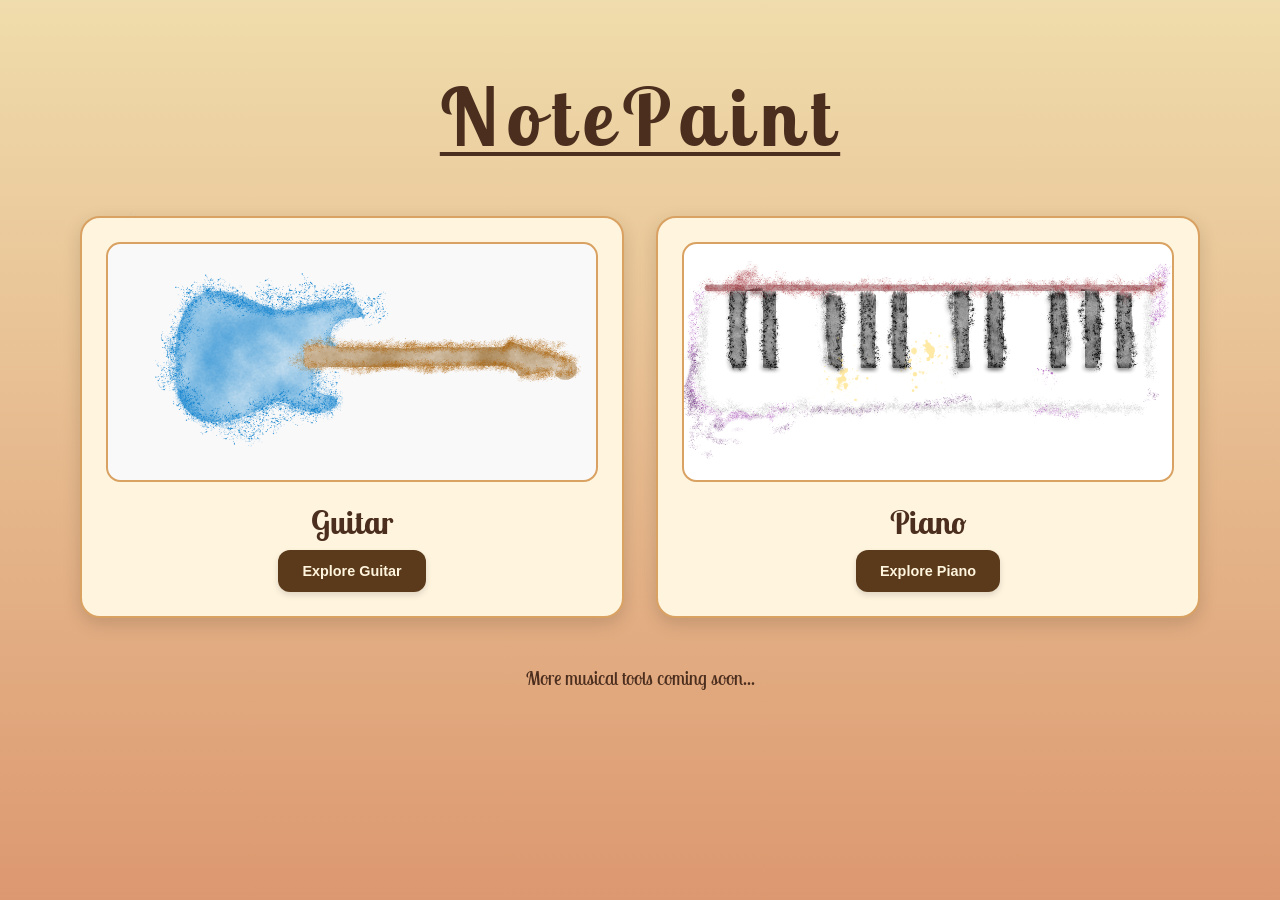
==== commit 02fcf5f3: "NotePaint v2 - Launch New Home Page Home Page For Selecting Instruments" ====
--- a/index.html
+++ b/index.html
@@ -2,389 +2,60 @@
 <html lang="en">
 
 <head>
-    <meta charset="UTF-8" />
-    <meta name="viewport" content="width=device-width, initial-scale=1, viewport-fit=cover">
-    <title>NotePaint</title>
-    <link rel="icon" type="image/png" href="NotePaint.png">
-    <link rel="apple-touch-icon" href="NotePaint.png">
-    <link rel="stylesheet" href="styles.css">
+    <meta charset="UTF-8">
+    <meta name="viewport" content="width=device-width, initial-scale=1.0">
+
+    <title>NotePaint — Explore Music</title>
+
     <link rel="preconnect" href="https://fonts.googleapis.com">
     <link rel="preconnect" href="https://fonts.gstatic.com" crossorigin>
-    <link href="https://fonts.googleapis.com/css2?family=Lobster+Two:ital,wght@0,400;0,700;1,400;1,700&display=swap"
-        rel="stylesheet">
+    <link href="https://fonts.googleapis.com/css2?family=Lobster+Two:wght@400;700&display=swap" rel="stylesheet">
+    <link rel="icon" type="image/png" href="guitar/NotePaint.png">
+    <link rel="apple-touch-icon" href="guitar/NotePaint.png">   
+
+    <link rel="stylesheet" href="styles.css">
 </head>
 
 <body>
 
-    <div id="top-bar">
-        <h1>NotePaint</h1>
+    <main class="home-container">
 
-        <div id="sound-controls">
+        <header class="home-header">
+            <h1>NotePaint</h1>
+            
+        </header>
 
-            <button id="handedness-btn" type="button" aria-pressed="false">
-                Right-Handed
-            </button>
+        <section class="instrument-grid" aria-label="Choose an instrument">
 
-            <button id="sound-btn" class="off">🔇 Sound Off</button>
-            <input type="range" id="volume-slider" min="0" max="0.3" step="0.01" value="0.05" aria-label="Volume">
-
-        </div>
-    </div>
-
-
-
-    <div id="fretboard-wrapper">
-        <div id="fretboard-scroll">
-            <div id="fretboard-stage">
-                <div id="inlays"></div>
-                <div id="fretboard"></div>
-            </div>
-        </div>
-
-    </div>
-
-
-
-    <div id="main-controls">
-
-
-        <div id="scale-controls">
-
-            <div id="circle-of-fifths">
-
-                <div class="key-wheel">
-
-                    <button class="key-segment" data-root="0" style="--i: 0">
-                        <span class="major-key">C</span>
-                        <span class="minor-key">A min</span>
-                    </button>
-
-                    <button class="key-segment" data-root="7" style="--i: 1">
-                        <span class="major-key">G</span>
-                        <span class="minor-key">E min</span>
-                    </button>
-
-                    <button class="key-segment" data-root="2" style="--i: 2">
-                        <span class="major-key">D</span>
-                        <span class="minor-key">B min</span>
-                    </button>
-
-                    <button class="key-segment" data-root="9" style="--i: 3">
-                        <span class="major-key">A</span>
-                        <span class="minor-key">F♯ min</span>
-                    </button>
-
-                    <button class="key-segment" data-root="4" style="--i: 4">
-                        <span class="major-key">E</span>
-                        <span class="minor-key">C♯ min</span>
-                    </button>
-
-                    <button class="key-segment" data-root="11" style="--i: 5">
-                        <span class="major-key">B</span>
-                        <span class="minor-key">G♯ min</span>
-                    </button>
-
-                    <button class="key-segment" data-root="6" style="--i: 6">
-                        <span class="major-key">F♯</span>
-                        <span class="minor-key">D♯ min</span>
-                    </button>
-
-                    <button class="key-segment" data-root="1" style="--i: 7">
-                        <span class="major-key">D♭</span>
-                        <span class="minor-key">B♭ min</span>
-                    </button>
-
-                    <button class="key-segment" data-root="8" style="--i: 8">
-                        <span class="major-key">A♭</span>
-                        <span class="minor-key">F min</span>
-                    </button>
-
-                    <button class="key-segment" data-root="3" style="--i: 9">
-                        <span class="major-key">E♭</span>
-                        <span class="minor-key">C min</span>
-                    </button>
-
-                    <button class="key-segment" data-root="10" style="--i: 10">
-                        <span class="major-key">B♭</span>
-                        <span class="minor-key">G min</span>
-                    </button>
-
-                    <button class="key-segment" data-root="5" style="--i: 11">
-                        <span class="major-key">F</span>
-                        <span class="minor-key">D min</span>
-                    </button>
-
-                    <div class="wheel-center">
-                        <span>Circle</span>
-                        <span>of Fifths</span>
-                    </div>
-                </div>
-            </div>
-            <div id="scale-settings">
-                <div id="scale-selector-container">
-
-                    <button class="scale-option" data-scale="pentatonic">
-                        Pentatonic
-                    </button>
-
-                    <button class="scale-option selected" data-scale="diatonic">
-                        Diatonic
-                    </button>
+            <a class="instrument-card" href="guitar/index.html">
+                <div class="instrument-art guitar-art" aria-hidden="true">
+                    <img src="NotePaint Guitar.png" alt="">
                 </div>
 
-                <div id="position-controls">
-                    <div id="position-system-row">
-                        <label for="position-system">System</label>
-                        <select id="position-system">
-                            <option value="caged">CAGED</option>
-                            <option value="threeNPS">3 Notes Per String</option>
-                        </select>
-                    </div>
+                <h2>Guitar</h2>
+               
 
-                    <div>
-                        <label for="position-select">Shape</label>
-                        <select id="position-select">
-                            <option value="full">Full Fretboard</option>
-                        </select>
-                    </div>
+                <span class="card-button">Explore Guitar</span>
+            </a>
+
+            <a class="instrument-card" href="piano/index.html">
+                <div class="instrument-art piano-art" aria-hidden="true">
+                    <img src="NotePaint Piano.png" alt="">
                 </div>
 
-                <div id="string-filter">
-                    <span>Strings</span>
+                <h2>Piano</h2>
+                
 
-                    <div id="string-filter-buttons">
-                        <button type="button" class="string-filter-btn active" data-string="all"
-                            aria-pressed="true">All</button>
-                        <button type="button" class="string-filter-btn" data-string="5" aria-pressed="false">E</button>
-                        <button type="button" class="string-filter-btn" data-string="4" aria-pressed="false">A</button>
-                        <button type="button" class="string-filter-btn" data-string="3" aria-pressed="false">D</button>
-                        <button type="button" class="string-filter-btn" data-string="2" aria-pressed="false">G</button>
-                        <button type="button" class="string-filter-btn" data-string="1" aria-pressed="false">B</button>
-                        <button type="button" class="string-filter-btn" data-string="0" aria-pressed="false">E</button>
-                    </div>
-                </div>
-            </div>
-        </div>
+                <span class="card-button">Explore Piano</span>
+            </a>
 
-        <div id="fretboard-controls">
-            <div id="palette">
-                <button type="button" class="palette-color red" data-color="red" aria-label="Red"></button>
-                <button type="button" class="palette-color orange" data-color="orange" aria-label="Orange"></button>
-                <button type="button" class="palette-color yellow" data-color="yellow" aria-label="Yellow"></button>
-                <button type="button" class="palette-color green" data-color="green" aria-label="Green"></button>
-                <button type="button" class="palette-color blue" data-color="blue" aria-label="Blue"></button>
-                <button type="button" class="palette-color indigo" data-color="indigo" aria-label="Indigo"></button>
-                <button type="button" class="palette-color violet" data-color="violet" aria-label="Violet"></button>
-            </div>
+        </section>
 
-            <div id="note-controls">
+        <footer class="home-footer">
+            <p>More musical tools coming soon...</p>
+        </footer>
 
-                <div id="painting-controls">
-
-                    <div id="history-controls">
-                        <button id="undo" type="button" disabled aria-label="Undo" title="Undo">
-                            <svg width="22" height="22" viewBox="0 0 24 24" fill="none" stroke="currentColor"
-                                stroke-width="2" stroke-linecap="round" stroke-linejoin="round" aria-hidden="true"
-                                focusable="false">
-                                <path d="M9 14 4 9l5-5" />
-                                <path d="M4 9h10a6 6 0 0 1 0 12h-2" />
-                            </svg>
-                        </button>
-
-                        <button id="redo" type="button" disabled aria-label="Redo" title="Redo">
-                            <svg width="22" height="22" viewBox="0 0 24 24" fill="none" stroke="currentColor"
-                                stroke-width="2" stroke-linecap="round" stroke-linejoin="round" aria-hidden="true"
-                                focusable="false">
-                                <path d="m15 14 5-5-5-5" />
-                                <path d="M20 9H10a6 6 0 0 0 0 12h2" />
-                            </svg>
-                        </button>
-                    </div>
-
-                    <div id="main-note-buttons">
-                        <button id="clear">Clear Fretboard</button>
-
-                        <button id="note-names-btn" type="button" aria-pressed="false">
-                            Note Names
-                        </button>
-
-                        <div id="root-controls">
-                            <button id="show-roots-btn" type="button" aria-pressed="false" aria-expanded="false"
-                                aria-controls="root-choice-row">
-                                Show Roots
-                            </button>
-
-                            <div id="root-choice-row" hidden>
-                                <label for="root-choice">Root</label>
-                                <select id="root-choice"></select>
-                            </div>
-                        </div>
-                    </div>
-
-                </div>
-
-            </div>
-
-
-        </div>
-
-
-        <div id="appearance-panel">
-            <div class="appearance-header">
-                <button id="reset-appearance">Reset</button>
-                <h2 id="theme">Theme</h2>
-
-            </div>
-
-
-            <div class="appearance-row">
-                <label for="page-color-picker">Background</label>
-
-                <div class="appearance-swatches">
-                    <button class="appearance-swatch" data-target="page"
-                        data-color="linear-gradient(to bottom,  #ece4e2d8, #b55848d8)"
-                        style="background: linear-gradient(to bottom, #ece4e2d8, #b55848d8);" title="Sunrise"></button>
-
-
-                    <button class="appearance-swatch" data-target="page"
-                        data-color="linear-gradient(to bottom, #e1f8e7d8, #75ba8ad8)"
-                        style="background: linear-gradient(to bottom, #e1f8e7d8, #75ba8ad8);"
-                        title="Mint Breeze"></button>
-
-                    <button class="appearance-swatch" data-target="page"
-                        data-color="linear-gradient(to bottom, #ddeaefd8, #4aa3c9d8)"
-                        style="background: linear-gradient(to bottom, #ddeaefd8, #4aa3c9d8);"
-                        title="Lake Spring"></button>
-
-                    <button class="appearance-swatch" data-target="page"
-                        data-color="linear-gradient(to bottom, #EDE7E3, #9d9db2d8)"
-                        style="background: linear-gradient(to bottom, #EDE7E3, #9d9db2d8);" title="Tundra"></button>
-
-                    <button class="appearance-swatch" data-target="page"
-                        data-color="linear-gradient(to bottom,  #54545ed8, #0a0714d8)"
-                        style="background: linear-gradient(to bottom, #54545ed8, #0a0714d8);" title="Charcoal"></button>
-
-                    <input type="color" id="page-color-picker" value="#edd69d" title="Custom">
-                </div>
-            </div>
-
-            <div class="appearance-row">
-                <label for="board-color-picker">Fretboard</label>
-
-
-                <div class="appearance-swatches">
-                    <button class="appearance-swatch" data-target="board" data-color="#5a3a1a"
-                        style="background: #5a3a1a;" title="Rosewood"></button>
-
-
-                    <button class="appearance-swatch" data-target="board" data-color="#B07243"
-                        style="background: #B07243;" title="Roasted"></button>
-
-
-                    <button class="appearance-swatch" data-target="board" data-color="#000000"
-                        style="background: #000000;" title="Ebony"></button>
-
-                    <button class="appearance-swatch" data-target="board" data-color="#efc36cc6"
-                        style="background: #efc36cc6;" title="Maple"></button>
-
-                    <button class="appearance-swatch" data-target="board" data-color="#eede90c4"
-                        style="background: #eede90c4;" title="Blonde"></button>
-
-
-                    <input type="color" id="board-color-picker" value="#5a3a1a" title="Custom">
-                </div>
-            </div>
-        </div>
-
-
-
-
-
-    </div>
-
-
-
-    <button id="help-btn" type="button" aria-haspopup="dialog" aria-controls="help-tour">
-        ? Help
-    </button>
-
-    <dialog id="help-tour" aria-labelledby="help-title" aria-describedby="help-text">
-
-        <div class="help-shade" id="help-shade-top"></div>
-        <div class="help-shade" id="help-shade-right"></div>
-        <div class="help-shade" id="help-shade-bottom"></div>
-        <div class="help-shade" id="help-shade-left"></div>
-
-        <div id="help-highlight" aria-hidden="true"></div>
-
-        <div id="help-bubble">
-            <div class="help-header">
-                <span id="help-progress" aria-live="polite"></span>
-                <button id="help-close" type="button" aria-label="Close help">×</button>
-            </div>
-
-            <h2 id="help-title"></h2>
-            <p id="help-text"></p>
-
-            <div class="help-navigation">
-                <button id="help-back" type="button">Back</button>
-                <button id="help-next" type="button">Next</button>
-            </div>
-        </div>
-    </dialog>
-
-
-
-    <button id="about-btn" type="button" aria-haspopup="dialog" aria-controls="about-overlay">
-        About
-    </button>
-
-    <div id="about-overlay" hidden>
-
-        <div id="about-panel" role="dialog" aria-modal="true" aria-labelledby="about-title">
-
-            <div class="about-header">
-                <h2 id="about-title">About NotePaint</h2>
-
-                <button id="about-close" type="button" aria-label="Close About">
-                    &times;
-                </button>
-            </div>
-
-            <p>
-                NotePaint is a free interactive guitar fretboard
-                for guitarists, teachers, and students.
-            </p>
-
-            <p>
-                Explore scales, visualise patterns and experiment
-                with musical ideas by painting notes directly
-                onto the fretboard.
-            </p>
-
-            <div class="about-links">
-                <a id="about-feedback"
-                    href="https://docs.google.com/forms/d/e/1FAIpQLSdMpHkmDGX6tjuSubEqb6uPYFECHcqzGxucnWh9RJ3ziY9rFg/viewform?usp=publish-editor"
-                    target="_blank" rel="noopener noreferrer">
-                    Report a problem
-                </a>
-
-                <a id="about-support" href="https://buymeacoffee.com/notepaint" target="_blank"
-                    rel="noopener noreferrer">
-                    Support NotePaint
-                </a>
-            </div>
-
-            <p class="about-copyright">
-                &copy; 2026 NotePaint. All rights reserved.
-                Free to use.
-            </p>
-
-        </div>
-
-    </div>
-
-    <script src="script.js"></script>
+    </main>
 
 </body>
 
--- a/styles.css
+++ b/styles.css
@@ -1,1885 +1,223 @@
-/* MAIN — RESPONSIVE PAGE LAYOUT */
+/* ===== NOTEPAINT HOMEPAGE ===== */
 
 * {
     box-sizing: border-box;
-
-}
-
-
+}
 
 body {
-    font-family: sans-serif;
     margin: 0;
     min-height: 100vh;
-    padding: 0.5rem clamp(0.5rem, 1vw, 1.5rem) 3rem;
-    padding-left: max(clamp(0.5rem, 1vw, 1.5rem), env(safe-area-inset-left));
-    padding-right: max(clamp(0.5rem, 1vw, 1.5rem), env(safe-area-inset-right));
-    padding-bottom: max(3rem, env(safe-area-inset-bottom));
+    padding: 2rem 1rem;
+
+    font-family: sans-serif;
+    color: #4b2e1e;
 
     background: linear-gradient(to bottom,
             #edd69dd8,
             #d98e62e8);
-
-    color: #333;
+}
+
+/* MAIN CONTAINER */
+
+.home-container {
+    width: 100%;
+    max-width: 70rem;
+    margin: 0 auto;
+}
+
+/* HEADER */
+
+.home-header {
     text-align: center;
-}
-
-#top-bar {
-    display: grid;
-    grid-template-columns: minmax(0, 1fr) auto;
-    align-items: start;
-    gap: 1rem;
-    width: 100%;
-}
-
-h1 {
+    margin: 2rem auto 3rem;
+}
+
+.home-header h1 {
+    margin: 0;
+
     font-family: 'Lobster Two', serif;
-    font-size: 3.125rem;
-    font-size: clamp(3.1rem, 3vw, 3.125rem);
-
-    margin: 0;
-    max-width: 100%;
+    font-size: clamp(3.5rem, 7vw, 5rem);
+    letter-spacing: 0.12em;
+    line-height: 1.3;
+
+    color: #4b2e1e;
 
     text-decoration: underline;
     text-decoration-color: #4b2e1e;
     text-decoration-thickness: 4px;
-    text-underline-offset: 4px;
-
-    color: #4b2e1e;
-    letter-spacing: 0.16em;
-    line-height: 1.3;
-
-    justify-self: start;
-    margin-left: 3rem;
-    margin-top: 0.3125rem;
-
-}
-
-#main-controls {
+    text-underline-offset: 6px;
+}
+
+.home-header p {
+    margin: 1rem 0 0;
+    font-size: 1.1rem;
+    line-height: 1.6;
+}
+
+/* INSTRUMENT CARDS */
+
+.instrument-grid {
     display: grid;
-    grid-template-columns: 31rem minmax(0, 1fr) max-content;
-    align-items: start;
-    gap: 1.5rem;
-
-    width: 100%;
-    margin: 1.25rem auto 0;
-}
-
-#fretboard-controls {
+    grid-template-columns: repeat(2, minmax(0, 1fr));
+    gap: 2rem;
+}
+
+.instrument-card {
     display: flex;
     flex-direction: column;
     align-items: center;
 
-    margin: 0;
-    flex-shrink: 0;
-    gap: 1rem;
-    min-width: 0;
-    padding-top: 0.70rem;
-}
-
-#scale-controls {
-    display: grid;
-    grid-template-columns: 16.5rem minmax(0, 1fr);
-    align-items: center;
-    gap: 1rem;
-
-    width: 31rem;
-    max-width: 100%;
-    min-width: 0;
-    margin: 0;
-    padding-left: 2.25rem;
-}
-
-#scale-settings {
-    display: flex;
-    flex-direction: column;
-    align-items: center;
-    gap: 1rem;
-    min-width: 0;
-    width: 100%;
-    align-self: start;
-}
-
-
-
-
-
-
-/* THEME CUSTOMISATION */
-
-#appearance-panel {
-
-    width: fit-content;
-    padding: 6px 11px;
-    border: 2px solid #ffffff80;
-    border-radius: 18px;
-    box-shadow: 0 4px 10px #0000001a;
-    justify-self: end;
-}
-
-#appearance-panel h2 {
-    grid-column: 2;
-    font-family: 'Lobster Two', serif;
-    font-size: 1.125rem;
-    margin: 0 0 5px;
-    color: inherit;
-}
-
-.appearance-row {
-    display: flex;
-    align-items: center;
-    justify-content: space-between;
-    gap: 10px;
-    margin: 3px 0;
-}
-
-.appearance-row label {
-    font-weight: bold;
-    font-size: 0.75rem;
-    white-space: nowrap;
-}
-
-.appearance-swatches {
-    display: flex;
-    align-items: center;
-    gap: 7px;
-}
-
-.appearance-swatch {
-    width: 20px;
-    height: 20px;
-
-    padding: 0;
-    margin: 0;
-    border: 1px solid #ffffff;
-    border-radius: 50%;
-    box-shadow: 0 2px 5px #00000033;
-    cursor: pointer;
-    transition: transform 0.15s ease;
-}
-
-.appearance-swatch:hover {
-    transform: scale(1.15);
-}
-
-.appearance-swatches input[type="color"] {
-    width: 27px;
-    height: 27px;
-    padding: 1px;
-    border: 1px solid #ffffff;
-    border-radius: 50%;
-    background: transparent;
-    cursor: pointer;
-}
-
-#reset-appearance {
-    grid-column: 1;
-    justify-self: start;
-    padding: 6px 12px;
-    font-size: 0.5625rem;
-    background: #4b2e1e;
-    color: white;
-    border-radius: 9px;
-}
-
-#reset-appearance:hover {
-    background: #6b422b;
-}
-
-.appearance-header {
-    display: grid;
-    grid-template-columns: 1fr auto 1fr;
-    align-items: center;
-}
-
-/* FRETBOARD DESIGN */
-
-#fretboard {
-    display: grid;
-    grid-template-rows: repeat(6, 35px);
-    gap: 0px;
-    background: #5a3a1a;
-    padding: 8px;
-    border-radius: 20px;
-
-}
-
-#fretboard-wrapper {
-    position: relative;
-    width: 100%;
-    max-width: 79rem;
-    margin: 0.5rem auto 0;
-    padding: 3px;
-    border-radius: 3px;
-    background: #111;
-    box-shadow:
-        0 6px 15px rgba(0, 0, 0, 0.5),
-        inset 0 0 10px rgba(255, 255, 255, 0.05);
-}
-
-#fretboard-scroll {
-    width: 100%;
-    max-width: 100%;
-
-    overflow-x: auto;
-    overflow-y: hidden;
-}
-
-#fretboard-stage {
-    position: relative;
-
-    width: 1277.37px;
-    margin-inline: auto;
-
-    --fret-columns:
-        30px 70px 67.92px 65.91px 63.95px 62.05px 60.21px 58.42px 56.69px 55px 53.37px 51.79px 50.25px 48.76px 47.31px 45.91px 44.54px 43.22px 41.94px 40.69px 39.48px 38.31px 37.17px 36.07px 35px;
-}
-
-.string {
-    display: grid;
-    grid-template-columns: var(--fret-columns);
-    position: relative;
-}
-
-.string::before {
-    content: "";
-    position: absolute;
-    top: 50%;
-    left: 0;
-    right: 0;
-    height: 2px;
-    background: #ccc;
-    z-index: 0;
-}
-
-
-.fret {
-    border-left: 1px solid #aaa;
-    position: relative;
-    cursor: pointer;
-    background: transparent;
-    z-index: 1;
-}
-
-.fret,
-.dot {
-    -webkit-user-select: none;
-    user-select: none;
-    -webkit-touch-callout: none;
-    -webkit-tap-highlight-color: transparent;
-}
-
-.fret:not(:first-child) {
-    border-right: 2px solid #ffffff4d;
-}
-
-.fret:nth-child(1) {
-    border-left: 0;
-    box-shadow: inset 30px 0 3px #00000033;
-
-}
-
-.fret:nth-child(2) {
-    border-left: 5px solid #fffcfc;
-}
-
-
-.inlay {
-    width: 14px;
-    height: 14px;
-    background: #ffffff80;
-    border-radius: 50%;
-    justify-self: center;
-    align-self: center;
-    transform: translateY(17.5px);
-}
-
-
-#inlays {
-    position: absolute;
-    top: 8px;
-    left: 8px;
-
-    display: grid;
-    grid-template-rows: repeat(6, 35px);
-    grid-template-columns: var(--fret-columns);
-
-    pointer-events: none;
-    z-index: 0;
-}
-
-#inlays>div {
-    display: grid;
-    place-items: center;
-}
-
-/*PAINTED NOTES*/
-
-.dot {
-    width: 30px;
-    height: 30px;
-    background: #ffd685;
-    border-radius: 50%;
-    position: absolute;
-    top: 50%;
-    left: 50%;
-    transform: translate(-50%, -50%);
-}
-
-.dot.root {
-    box-shadow:
-        0 0 0 5px #cc1414cc,
-        0 0 10px 4px #cc1414cc;
-}
-
-.dot.root.modal-root {
-    box-shadow:
-        0 0 0 5px #56ab76,
-        0 0 10px 4px #56ab76;
-}
-
-.dot.red {
-    background: #ff726b;
-}
-
-.dot.orange {
-    background: #e99c4f;
-}
-
-.dot.yellow {
-    background: #ffd685;
-}
-
-.dot.green {
-    background: #85cd85;
-}
-
-.dot.blue {
-    background: #a2bffe;
-}
-
-.dot.indigo {
-    background: #7a71c8;
-}
-
-.dot.violet {
-    background: #fba5f7;
-}
-
-#palette {
-    display: flex;
-    justify-content: center;
-    gap: clamp(0.5rem, 1.5vw, 1rem);
-    align-items: center;
-    flex-wrap: wrap;
-    margin: 0;
-    width: fit-content;
-    max-width: none;
-    padding: 0.60rem 1.3rem;
-    border: 2px solid #f2e9e9;
-
-    border-radius: 19px;
-    background: transparent;
-    cursor: pointer;
-    transition: all 0.2s ease;
-}
-
-
-
-.palette-color {
-    padding: 0;
-    flex-shrink: 0;
-    width: 37px;
-    height: 37px;
-    border-radius: 50%;
-    cursor: pointer;
-    box-shadow: 0 3px 6px #0000004d;
-    transition: transform 0.15s ease, box-shadow 0.15s ease;
-    border: 4px solid transparent;
-}
-
-.palette-color:focus-visible {
-    outline: 2px solid #4b2e1e;
-    outline-offset: 7px;
-}
-
-.palette-color:hover {
-    transform: scale(1.1);
-}
-
-.palette-color.active {
-    box-shadow: 0 0 0 3px #a35050cc,
-        0 0 0 6px #ffffffe6;
-
-}
-
-.palette-color.red {
-    background: #ff726b;
-}
-
-.palette-color.orange {
-    background: #e99c4f;
-}
-
-.palette-color.yellow {
-    background: #ffd685;
-}
-
-.palette-color.green {
-    background: #85cd85;
-}
-
-.palette-color.blue {
-    background: #a2bffe;
-}
-
-.palette-color.indigo {
-    background: #7a71c8;
-}
-
-.palette-color.violet {
-    background: #fba5f7;
-}
-
-
-
-
-/*BUTTONS*/
-button {
-    padding: 10px 20px;
-    font-size: 1rem;
-    font-weight: bold;
-    border: none;
-    border-radius: 12px;
-    background: #ff7f50;
-    color: #ffffff;
-    cursor: pointer;
-    transition: all 0.2s ease;
-    box-shadow: 0 4px 6px #00000033;
-
-
-}
-
-button:hover {
-    background: #ff6347;
-    box-shadow: 0 6px 8px #0000004d;
-}
-
-#clear {
-
-    width: 7.8125rem;
-    min-height: 3rem;
-    font-size: 0.75rem;
-    padding: 2px;
-
-
-
+    padding: 1.5rem;
+
+    background: #fff4de;
     border: 2px solid #d9a262;
-    border-radius: 12px;
-    background: #edd69d;
-    color: #4b2e1e;
-    cursor: pointer;
-    box-shadow: 0 3px 6px #00000033;
+    border-radius: 1.25rem;
+
+    box-shadow: 0 6px 18px #00000025;
+
+    color: #4b2e1e;
+    text-decoration: none;
+    text-align: center;
+
     transition:
-        background 0.2s ease,
-        box-shadow 0.2s ease;
-
-}
-
-#clear:hover {
-    background: #ffe0a0;
-    box-shadow: 0 0 12px #ffffff99;
-    z-index: 2;
-}
-
-#clear:active {
-    background: #ffd685;
-    border: 3px solid #cb5a46;
-    box-shadow:
-        0 0 0 3px #a35050cc,
-        0 0 18px #ffee8c;
-    z-index: 3;
-}
-
-/* NOTE NAME CONTROLS */
-
-#note-controls {
-    display: flex;
-    justify-content: center;
-    align-items: flex-start;
-    flex-wrap: wrap;
-    gap: 0.75rem;
-}
-
-#history-controls {
-    display: flex;
-    justify-content: center;
-    gap: 0.15rem;
-    width: 100%;
-    position: relative;
-    top: -0.3rem;
-}
-
-#history-controls button {
-    flex: 0 0 4rem;
-    min-width: 0;
-    min-height: 1.75rem;
-    padding: 0.1rem 0.5rem;
-    font-size: 1.15rem;
-    line-height: 0.5rem;
-    border: 2px solid #d9a262;
-    border-radius: 9px;
-    background: #edd69d;
-    color: #4b2e1e;
-    box-shadow: 0 3px 6px #00000033;
-
-}
-
-#history-controls button:disabled {
-    opacity: 0.45;
-    cursor: default;
-}
-
-#history-controls button:not(:disabled):hover {
-    background: #ffe0a0;
-    box-shadow: 0 0 12px #ffffff99;
-}
-
-#painting-controls {
-    display: flex;
-    flex-direction: column;
-    align-items: stretch;
-    gap: 0.5rem;
-}
-
-#main-note-buttons {
-    display: flex;
-    justify-content: center;
-    align-items: flex-start;
-    flex-wrap: wrap;
-    gap: 0.75rem;
-}
-
-#note-names-btn {
-    width: 7.8125rem;
-    min-height: 3rem;
-    padding: 0.25rem;
-    font-size: 0.75rem;
-
-    border: 2px solid #d9a262;
-    border-radius: 12px;
-    background: #edd69d;
-    color: #4b2e1e;
-    box-shadow: 0 3px 6px #00000033;
-    transition:
-        background 0.2s ease,
-        box-shadow 0.2s ease;
-}
-
-#note-names-btn:hover {
-    background: #ffe0a0;
-    box-shadow: 0 0 12px #ffffff99;
-    z-index: 2;
-}
-
-#note-names-btn[aria-pressed="true"] {
-    background: #ffd685;
-    border: 3px solid #cb5a46;
-    box-shadow:
-        0 0 0 3px #a35050cc,
-        0 0 18px #ffee8c;
-    z-index: 3;
-}
-
-
-
-#note-names-btn:focus-visible {
-    outline: 2px solid #4b2e1e;
-    outline-offset: 3px;
-}
-
-.dot::after {
-    content: attr(data-note-name);
-    display: none;
-    position: absolute;
-    top: 0;
-    right: 0;
-    bottom: 0;
-    left: 0;
-
-    align-items: center;
-    justify-content: center;
-
-    font-size: 0.75rem;
-    font-weight: bold;
-    line-height: 1;
-
-    color: #4b2e1e;
-    pointer-events: none;
-}
-
-#fretboard.show-note-names .dot::after {
-    display: flex;
-}
-
-
-#sound-controls {
-    display: flex;
-    justify-content: center;
-    align-items: center;
-    flex-direction: row;
-    flex-wrap: nowrap;
-    gap: 0.85rem;
-
-    padding: 0.55rem 0.8rem;
-    border: 1px solid #ffffff80;
-    border-radius: 18px;
-    background: transparent;
-    box-shadow: 0 4px 12px #00000014;
-    margin-top: 2.25rem;
-}
-
-#sound-btn {
+        transform 0.2s ease,
+        box-shadow 0.2s ease,
+        background 0.2s ease;
+}
+
+.instrument-card:hover {
+    transform: translateY(-0.35rem);
+    box-shadow: 0 12px 25px #00000030;
+    background: #fff8e9;
+}
+
+.instrument-card:focus-visible {
+    outline: 3px solid #4b2e1e;
+    outline-offset: 5px;
+}
+
+/* INSTRUMENT ARTWORK */
+
+.instrument-art {
     display: flex;
     align-items: center;
     justify-content: center;
 
-    min-width: 7rem;
-    padding: 0.5625rem 0.75rem;
-    border: 1px solid #4b2e1e25;
-    border-radius: 12px;
-    font-weight: bold;
-    font-size: 0.75rem;
-    font-family: 'Lobster Two', serif;
-    color: #4b2e1e;
-    box-shadow: 0 2px 5px #00000014;
-
-    gap: 7px;
-    cursor: pointer;
-    transition: all 0.2s ease;
-
-}
-
-#sound-btn.off {
-    background: #f3e5c7;
-}
-
-#sound-btn.on {
-    background: #d6e7c9;
-    animation: none;
-    box-shadow: 0 0 8px #6fa77040;
-}
-
-#sound-btn:hover {
-    filter: brightness(1.05);
-}
-
-#sound-btn:focus-visible {
-    outline: 2px solid #4b2e1e;
-    outline-offset: 3px;
-}
-
-#volume-slider {
-    -webkit-appearance: none;
-    appearance: none;
-    cursor: pointer;
-    --volume-fill: 50%;
-
-    width: 6.5625rem;
-    height: 0.375rem;
-    margin: 0;
-    border: none;
-    border-radius: 999px;
-
-    background: linear-gradient(to right,
-            #b77c38 0%,
-            #b77c38 var(--volume-fill),
-            #4b2e1e25 var(--volume-fill),
-            #4b2e1e25 100%);
-
-    box-shadow: inset 0 1px 2px #00000014;
-}
-
-/* Safari and Chrome */
-#volume-slider::-webkit-slider-thumb {
-    -webkit-appearance: none;
-    appearance: none;
-
-    width: 17px;
-    height: 17px;
-    border: 2px solid #fff4de;
-    border-radius: 50%;
-    background: #4b2e1e;
-    box-shadow: 0 2px 5px #00000030;
-}
-
-/* Firefox */
-#volume-slider::-moz-range-thumb {
-    width: 13px;
-    height: 13px;
-    border: 2px solid #fff4de;
-    border-radius: 50%;
-    background: #4b2e1e;
-    box-shadow: 0 2px 5px #00000030;
-}
-
-#volume-slider:focus-visible {
-    outline: 2px solid #4b2e1e;
-    outline-offset: 7px;
-}
-
-
-#sound-btn svg {
-    width: 1.1875rem;
-    height: 1.1875rem;
-    flex-shrink: 0;
-}
-
-
-/* HANDEDNESS BUTTON */
-
-#handedness-btn {
-    display: flex;
-    align-items: center;
-    justify-content: center;
-    min-width: 7rem;
-    min-height: 2.5rem;
-    padding: 0.5625rem 0.75rem;
-    border: 1px solid #4b2e1e25;
-    border-radius: 12px;
-
-    background: #f3e5c7;
-    color: #4b2e1e;
-
-    font-family: 'Lobster Two', serif;
-    font-size: 0.75rem;
-    font-weight: bold;
-
-    box-shadow: 0 2px 5px #00000014;
-}
-
-#handedness-btn:hover {
-    filter: brightness(1.05);
-}
-
-#handedness-btn[aria-pressed="true"] {
-    background: #d6e7c9;
-    box-shadow: 0 0 8px #6fa77040;
-}
-
-
-
-/*ANIMATIONS*/
-
-
-@keyframes palettePulse {
-    0% {
-        transform: scale(1);
-        box-shadow: 0 0 0 #ffffff;
-    }
-
-    50% {
-        transform: scale(1.30);
-        box-shadow: 0 0 20px #ffffffa9;
-    }
-
-    100% {
-        transform: scale(1);
-        box-shadow: 0 0 0 #ffffff;
-    }
-}
-
-.palette-color.flash {
-    animation: palettePulse 0.20s linear;
-}
-
-
-/* CIRCLE OF FIFTHS */
-
-#circle-of-fifths {
-    position: relative;
-    width: 16.5rem;
-    height: 16.5rem;
-    margin: 0.5rem 0;
-    flex-shrink: 0;
-}
-
-.key-wheel {
+    width: 100%;
+    height: 15rem;
+
+    border-radius: 0.9rem;
+
+    font-size: 6rem;
+    line-height: 1;
+
+    background: #edd69d;
+    border: 2px solid #d9a262;
+}
+
+.instrument-art img {
+    display: block;
     width: 100%;
     height: 100%;
-    position: relative;
-
-    border-radius: 50%;
-    background: #596275;
-    box-shadow: 0 6px 12px #00000033;
-
-    transition: transform 0.6s cubic-bezier(0.25, 1, 0.5, 1);
-
-    transform: rotate(calc(var(--wheel-rotation, 0) * -30deg));
-
-}
-
-/* INDIVIDUAL KEY BUTTONS */
-
-.key-segment {
-    position: absolute;
-    left: 50%;
-    top: 50%;
-
-
-    width: 27.333333%;
-    height: 50%;
-
-    margin: 0;
-    padding: 8.8px 1.76px 1.76px;
-    gap: 3.52px;
-
-    display: flex;
-    flex-direction: column;
-    justify-content: flex-start;
-    align-items: center;
-
-
-    border: none;
-    border-radius: 0;
-    background: #edd69d;
-    color: #4b2e1e;
-    cursor: pointer;
-    -webkit-tap-highlight-color: transparent;
-    -webkit-clip-path: polygon(0% 0%, 100% 0%, 50% 100%);
-    clip-path: polygon(0% 0%, 100% 0%, 50% 100%);
-
-
-
-    transform-origin: 50% 100%;
-    transform:
-        translate(-50%, -100%) rotate(calc(var(--i) * 30deg));
-
-    transition:
-        background 0.2s ease;
-
-}
-
-.key-segment:hover {
-    background: #edd69d;
-    box-shadow: none;
-    z-index: auto;
-}
-
-@media (hover: hover) and (pointer: fine) {
-    .key-segment:hover {
-        background: #ffe0a0;
-        box-shadow: 0 0 12px #ffffff99;
-        z-index: 2;
-    }
-}
-
-.key-segment.selected {
-    background: #ffd685;
-    border: 3px solid #cb5a46;
-    box-shadow:
-        0 0 0 3px #a35050cc,
-        0 0 18px #ffee8c;
-    z-index: 3;
-}
-
-.major-key {
-    font-size: 0.935rem;
-    font-weight: bold;
-    line-height: 1.1;
-}
-
-.minor-key {
-    font-size: 0.66rem;
-    font-weight: normal;
-    line-height: 1.1;
-}
-
-
-
-/* CENTRE OF THE WHEEL */
-
-.wheel-center {
-    position: absolute;
-    z-index: 4;
-
-    left: 50%;
-    top: 50%;
-    width: 38.333333%;
-    height: 38.333333%;
-
-    transform: translate(-50%, -50%) rotate(calc(var(--wheel-rotation, 0) * 30deg));
-    border-radius: 50%;
-    background: #edd69d;
-    border: 4px solid #d9a262;
-    display: flex;
-    flex-direction: column;
-    justify-content: center;
-    align-items: center;
+    object-fit: contain;
+}
+
+.guitar-art {
+    background: #f9f9f9;
+}
+
+.piano-art {
+    background: #ffffff;
+}
+
+.guitar-art img {
+    transform: translateY(-33px);
+}
+
+/* CARD TEXT */
+
+.instrument-card h2 {
+    margin: 1.25rem 0 0.5rem;
+
     font-family: 'Lobster Two', serif;
-    font-size: 1.1rem;
-    border-width: 3.52px;
-    color: #4b2e1e;
-    pointer-events: none;
-
-    transition: transform 0.6s cubic-bezier(0.25, 1, 0.5, 1);
-}
-
-#scale-selector-container {
-    display: flex;
-    justify-content: center;
-    align-items: center;
-    flex-wrap: wrap;
-    gap: 0.75rem;
-    margin: 0;
-}
-
-
-.scale-option {
-    width: 4.6875rem;
-    min-height: 3rem;
-    font-size: 0.75rem;
-    padding: 2px;
-
-
-
-
-    border: 2px solid #d9a262;
-    border-radius: 12px;
-    background: #edd69d;
-    color: #4b2e1e;
-    cursor: pointer;
-    box-shadow: 0 3px 6px #00000033;
-    transition:
-        background 0.2s ease,
-        box-shadow 0.2s ease;
-
-
-}
-
-.scale-option:hover {
-    background: #ffe0a0;
-    box-shadow: 0 0 12px #ffffff99;
-    z-index: 2;
-}
-
-.scale-option.selected {
-    background: #ffd685;
-    border: 3px solid #cb5a46;
-    box-shadow:
-        0 0 0 3px #a35050cc,
-        0 0 18px #ffee8c;
-    z-index: 3;
-}
-
-
-#position-controls {
-    display: flex;
-    flex-direction: column;
-    align-items: stretch;
-    gap: 0.75rem;
-
-    width: 100%;
-    min-width: 0;
-    margin: 0;
-}
-
-#position-controls>div {
-    display: flex;
-    flex-direction: column;
-    align-items: stretch;
-    gap: 0.25rem;
-    min-width: 0;
-}
-
-#position-controls label {
+    font-size: 2rem;
+}
+
+.instrument-card p {
+    margin: 0 0 1.5rem;
+
     font-size: 0.95rem;
-    font-weight: bold;
-    color: #4b2e1e;
-}
-
-#position-controls select {
-    max-width: 100%;
-    padding: 0.55rem 0.65rem;
-    border: 2px solid #d9a262;
-    border-radius: 10px;
-    background: #f7e3b8;
-    color: #4b2e1e;
-    font: inherit;
-    font-size: 0.75rem;
-    cursor: pointer;
-
-    -webkit-appearance: none;
-    appearance: none;
-
-    padding-right: 2rem;
-
-    background-image: url("data:image/svg+xml,%3Csvg xmlns='http://www.w3.org/2000/svg' viewBox='0 0 12 8'%3E%3Cpath d='m2 2 4 4 4-4' fill='none' stroke='%234b2e1e' stroke-width='1.5' stroke-linecap='round' stroke-linejoin='round'/%3E%3C/svg%3E");
-    background-repeat: no-repeat;
-    background-position: right 0.65rem center;
-    background-size: 0.65rem 0.45rem;
-}
-
-#position-controls select:focus-visible {
-    outline: 2px solid #4b2e1e;
-    outline-offset: 3px;
-}
-
-#position-system-row[hidden] {
-    display: none;
-}
-
-.dot.position-hidden,
-.dot.string-hidden {
-    display: none;
-}
-
-/* STRING FILTER */
-
-#string-filter {
-    display: flex;
-    flex-direction: column;
-    align-items: center;
-    gap: 0.4rem;
-    width: 100%;
-}
-
-#string-filter>span {
-    font-size: 0.95rem;
-    font-weight: bold;
-    color: #4b2e1e;
-}
-
-#string-filter-buttons {
-    display: flex;
-    flex-wrap: wrap;
-    justify-content: center;
-    gap: 0.35rem;
-    width: 100%;
-}
-
-.string-filter-btn {
-    width: 2.25rem;
-    height: 2.25rem;
-    padding: 0;
-
-    border: 2px solid #d9a262;
-    border-radius: 10px;
-
-    background: #edd69d;
-    color: #4b2e1e;
-
-    font-size: 0.75rem;
-    font-weight: bold;
-
-    box-shadow: 0 3px 6px #00000033;
-}
-
-.string-filter-btn:hover {
-    background: #ffe0a0;
-}
-
-.string-filter-btn.active {
-    background: #ffd685;
-    border-color: #cb5a46;
-    box-shadow: 0 0 0 2px #a35050cc;
-}
-
-.string-filter-btn:focus-visible {
-    outline: 2px solid #4b2e1e;
-    outline-offset: 3px;
-}
-
-/* Legacy Safari spacing */
-
-.no-flex-gap #string-filter>*+* {
-    margin-top: 0.4rem;
-}
-
-.no-flex-gap #string-filter-buttons>*+* {
-    margin-left: 0.45rem;
-}
-
-
-.no-flex-gap #main-note-buttons>*+* {
-    margin-left: 0.75rem;
-}
-
-/* Legacy Safari — sound icon and text spacing */
-.no-flex-gap #sound-btn svg {
-    margin-right: 7px;
-}
-
-#top-bar,
-#main-controls {
-    max-width: 79rem;
-    margin-left: auto;
-    margin-right: auto;
-}
-
-
-@media (max-width: 75rem) {
-    #main-controls {
-        grid-template-columns: repeat(2, minmax(0, 1fr));
-        gap: 1.5rem;
-    }
-
-
-    #scale-controls {
-        padding-left: 0;
-        gap: 1.5rem;
-        grid-column-gap: 1.5rem;
-        justify-self: center;
-    }
-
-    #fretboard-controls {
-        width: 100%;
-    }
-
-    #palette {
-        max-width: 100%;
-    }
-
-    #appearance-panel {
-        grid-column: 1 / -1;
-        justify-self: center;
-    }
-
-    #position-controls {
-        transform: none;
-    }
-}
-
-@media (max-width: 56.25rem) {
-    #top-bar {
-        grid-template-columns: minmax(0, 1fr);
-        justify-items: center;
-    }
-
-    h1 {
-        justify-self: center;
-        margin: 0;
-        font-size: clamp(2rem, 5vw, 3.125rem);
-        letter-spacing: 0.1em;
-    }
-
-    #sound-controls {
-        margin-top: 0;
-        max-width: 100%;
-    }
-
-    #fretboard-wrapper {
-        margin-top: 1rem;
-    }
-
-    #main-controls {
-        grid-template-columns: minmax(0, 1fr);
-        justify-items: center;
-    }
-
-    #scale-controls {
-        justify-content: center;
-    }
-
-    #fretboard-controls {
-        padding-top: 0;
-    }
-
-    #appearance-panel {
-        grid-column: auto;
-    }
-}
-
-@media (max-width: 37.5rem) {
-    body {
-        padding-top: 1rem;
-    }
-
-    #scale-controls {
-        grid-template-columns: minmax(0, 1fr);
-        justify-items: center;
-        gap: 0.75rem;
-        width: 100%;
-    }
-
-    #scale-settings {
-        max-width: 18rem;
-    }
-
-    #scale-selector-container {
-        flex-direction: row;
-        flex-wrap: wrap;
-        gap: 1rem;
-    }
-
-    #palette {
-        padding: 0.75rem;
-        gap: 0.75rem;
-    }
-
-    #position-controls {
-        flex-direction: column;
-        gap: 0.75rem;
-    }
-
-    #appearance-panel {
-        max-width: 100%;
-    }
-
-    .appearance-row {
-        flex-wrap: wrap;
-    }
-
-    .appearance-swatches {
-        flex-wrap: wrap;
-    }
-}
-
-
-@media (min-width: 75rem) {
-    #scale-settings {
-        transform: translateY(0.8rem);
-    }
-}
-
-
-
-/* HELP TOUR */
-
-#help-btn {
-    position: fixed;
-    right: 1rem;
-    bottom: 1rem;
-    z-index: 10;
-
-    padding: 0.6rem 0.9rem;
-    border: 2px solid #d9a262;
-    border-radius: 999px;
-    background: #edd69d;
-    color: #4b2e1e;
-    font-size: 0.8rem;
-}
-
-#help-btn:hover {
-    background: #ffe0a0;
-}
-
-#help-tour {
-    position: fixed;
-    display: block;
-    top: 0;
-    right: 0;
-    bottom: 0;
-    left: 0;
-    z-index: 1000;
-    width: 100%;
-    height: 100%;
-    max-width: none;
-    max-height: none;
-    margin: 0;
-    padding: 0;
-    border: none;
-    background: transparent;
-    color: #4b2e1e;
-    overflow: hidden;
-    text-align: left;
-}
-
-#help-tour::backdrop {
-    background: transparent;
-}
-
-.help-shade {
-    position: absolute;
-    background: rgba(0, 0, 0, 0.65);
-    pointer-events: none;
-}
-
-#help-highlight {
-    position: absolute;
-    box-sizing: border-box;
-    border: 2px solid #ffe0a0;
-    border-radius: 1rem;
-
-    box-shadow: 0 0 0 200vmax #000000a6;
-    pointer-events: none;
-    background: transparent;
-}
-
-#help-highlight::before {
-    content: "";
-    position: absolute;
-    inset: -2px;
-    border: 2px solid rgba(0, 0, 0, 0.65);
-    border-radius: inherit;
-    pointer-events: none;
-}
-
-#help-bubble {
-    position: absolute;
-    width: min(21rem, calc(100% - 2rem));
-    max-height: calc(100% - 2rem);
-    overflow-y: auto;
-    overscroll-behavior: contain;
-
-    padding: 1rem;
-    border: 2px solid #d9a262;
-    border-radius: 1rem;
-    background: #fff4de;
-    box-shadow: 0 0.5rem 2rem #00000040;
-    z-index: 2;
-}
-
-.help-header {
-    display: flex;
-    align-items: center;
-    justify-content: space-between;
-    gap: 1rem;
-}
-
-#help-progress {
-    font-size: 0.75rem;
-}
-
-#help-title {
-    margin: 0.5rem 0;
-    font-family: 'Lobster Two', serif;
-    font-size: 1.5rem;
-}
-
-#help-text {
-    margin: 0 0 1rem;
-    font-size: 0.9rem;
-    line-height: 1.55;
-    white-space: pre-line;
-}
-
-.help-navigation {
-    display: flex;
-    justify-content: space-between;
-    gap: 0.75rem;
-}
-
-#help-bubble button {
-    padding: 0.55rem 0.8rem;
-    border: 1px solid #d9a262;
-    background: #edd69d;
-    color: #4b2e1e;
-    font-size: 0.8rem;
-}
-
-#help-bubble button:hover {
-    background: #ffe0a0;
-}
-
-#help-bubble button:disabled {
-    opacity: 0.4;
-    cursor: default;
-}
-
-#help-close {
-    min-width: 2.5rem;
-    min-height: 2.5rem;
-}
-
-#help-btn:focus-visible,
-#help-bubble button:focus-visible {
-    outline: 2px solid #4b2e1e;
-    outline-offset: 3px;
-}
-
-/* Legacy Safari focus styling */
-
-@supports not selector(:focus-visible) {
-    #help-btn:focus {
-        outline: 2px solid #4b2e1e;
-        outline-offset: 3px;
-        box-shadow: none;
-    }
-}
-
-
-@media (min-width: 56.3125rem) and (max-width: 75rem) {
-    #main-controls {
-        grid-template-areas:
-            "scales painting"
-            "scales theme";
-        row-gap: 1.5rem;
-    }
-
-    #scale-controls {
-        grid-area: scales;
-    }
-
-    #scale-settings {
-        transform: translateY(1.5rem);
-    }
-
-    #fretboard-controls {
-        grid-area: painting;
-    }
-
-    #appearance-panel {
-        grid-area: theme;
-        justify-self: center;
-        align-self: start;
-        transform: none;
-    }
-}
-
-
-@media (max-width: 25rem) {
-    #palette {
-        display: grid;
-        grid-template-columns: repeat(8, 1fr);
-        gap: 0.75rem;
-        width: fit-content;
-    }
-
-    .palette-color {
-        grid-column: span 2;
-    }
-
-    .palette-color:nth-child(5) {
-        grid-column: 2 / span 2;
-    }
-}
-
-
-@media (min-width: 37.5625rem) and (max-width: 56.25rem) {
-    #scale-settings {
-        align-self: center;
-        transform: none;
-    }
-}
-
-/* ROOT CONTROLS */
-
-#show-roots-btn {
-    width: 7.8125rem;
-    min-height: 3rem;
-    padding: 0.25rem;
-    font-size: 0.75rem;
-
-    border: 2px solid #d9a262;
-    border-radius: 12px;
-    background: #edd69d;
-    color: #4b2e1e;
-    box-shadow: 0 3px 6px #00000033;
-
-    transition:
-        background 0.2s ease,
-        box-shadow 0.2s ease;
-}
-
-#show-roots-btn:hover {
-    background: #ffe0a0;
-    box-shadow: 0 0 12px #ffffff99;
-}
-
-#show-roots-btn[aria-pressed="true"] {
-    background: #ffd685;
-    border-color: #cb5a46;
-    box-shadow:
-        0 0 0 3px #a35050cc,
-        0 0 18px #ffee8c;
-}
-
-#root-choice-row {
-    display: flex;
-    flex-direction: column;
-    align-items: center;
-    justify-content: center;
-    flex-wrap: wrap;
-    gap: 0.25rem;
-    width: 100%;
-    max-width: 100%;
-}
-
-#root-choice-row[hidden] {
-    display: none;
-}
-
-#root-choice-row label {
-    font-size: 0.8rem;
-    font-weight: bold;
-    color: #4b2e1e;
-}
-
-#root-choice {
-    min-width: 0;
-    max-width: 100%;
-    padding: 0.55rem 0.65rem;
-    border: 2px solid #d9a262;
-    border-radius: 10px;
-    background: #f7e3b8;
-    color: #4b2e1e;
-    font: inherit;
-    font-size: 0.8rem;
-    cursor: pointer;
-    width: 100%;
-}
-
-#show-roots-btn:focus-visible,
-#root-choice:focus-visible {
-    outline: 2px solid #4b2e1e;
-    outline-offset: 3px;
-}
-
-
-
-#root-controls {
-    display: flex;
-    flex-direction: column;
-    align-items: center;
-    gap: 0.5rem;
-    width: 7.8125rem;
-}
-
-
-
-/* Explicitly hide the Help tour until opened */
-#help-tour:not([open]) {
-    display: none;
-}
-
-/* Legacy browser Help tour */
-
-#help-tour.legacy-help #help-highlight {
-    box-shadow: none;
-}
-
-#help-tour:not(.legacy-help) .help-shade {
-    display: none;
-}
-
-/* Legacy Safari — palette spacing */
-.no-flex-gap #palette>.palette-color+.palette-color {
-    margin-left: 0.75rem;
-}
-
-/* Note control buttons */
-.no-flex-gap #note-controls>*+* {
-    margin-left: 0.75rem;
-}
-
-/* Scale selector buttons */
-.no-flex-gap #scale-selector-container>*+* {
-    margin-left: 0.75rem;
-}
-
-.no-flex-gap #fretboard-controls>*+* {
-    margin-top: 1rem;
-}
-
-.no-flex-gap #scale-settings>*+* {
-    margin-top: 1rem;
-}
-
-.no-flex-gap .appearance-swatches>*+* {
-    margin-left: 7px;
-}
-
-.no-flex-gap .appearance-row>*+* {
-    margin-left: 10px;
-}
-
-.no-flex-gap #position-controls>*+* {
-    margin-top: 0.75rem;
-}
-
-.no-flex-gap #position-controls>div>*+* {
-    margin-top: 0.25rem;
-}
-
-
-@media (min-width: 1520px) {
-    html {
-        font-size: 19px;
-    }
-
-    #fretboard-stage {
-        zoom: 1.1875;
-    }
-
-    #fretboard-wrapper {
-        max-width: 1501px;
-    }
-}
-
-/* Legacy Safari — sound control spacing */
-.no-flex-gap #volume-slider {
-    margin-left: 0.85rem;
-}
-
-/* ABOUT NOTEPAINT */
-
-#about-btn {
-    position: fixed;
-    left: 1rem;
-    bottom: 1rem;
-    z-index: 10;
-
-    padding: 0.6rem 0.9rem;
-    border: 2px solid #d9a262;
-    border-radius: 999px;
-
-    background: #edd69d;
-    color: #4b2e1e;
-    font-size: 0.8rem;
-}
-
-#about-btn:hover {
-    background: #ffe0a0;
-}
-
-/* Darkened background */
-
-#about-overlay {
-    position: fixed;
-    top: 0;
-    right: 0;
-    bottom: 0;
-    left: 0;
-
-    z-index: 1001;
-    background: rgba(0, 0, 0, 0.55);
-
-    display: flex;
-    align-items: center;
-    justify-content: center;
-
-    padding: 1rem;
-}
-
-#about-overlay[hidden] {
-    display: none;
-}
-
-/* Main panel */
-
-#about-panel {
-    width: 100%;
-    max-width: 28rem;
-    max-height: 90vh;
-    overflow-y: auto;
-
-    padding: 1.5rem;
-    border: 2px solid #d9a262;
-    border-radius: 18px;
-
-    background: #fff4de;
-    color: #4b2e1e;
-    text-align: left;
-
-    box-shadow: 0 8px 30px #00000040;
-}
-
-.about-header {
-    display: flex;
-    align-items: center;
-    justify-content: space-between;
-}
-
-#about-title {
-    margin: 0;
-    font-family: 'Lobster Two', serif;
-    font-size: 1.6rem;
-}
-
-#about-close {
-    padding: 0.2rem 0.6rem;
-    background: #edd69d;
-    color: #4b2e1e;
-    border: 1px solid #d9a262;
-    font-size: 1.4rem;
-}
-
-#about-panel p {
-    font-size: 0.9rem;
     line-height: 1.6;
 }
 
-.about-links {
-    display: flex;
-    flex-direction: column;
-    gap: 0.75rem;
-
-    margin: 1.5rem 0;
-}
-
-.about-links a {
-    color: #6b422b;
+/* EXPLORE BUTTONS */
+
+.card-button {
+    display: inline-block;
+
+    margin-top: auto;
+    padding: 0.8rem 1.5rem;
+
+    border-radius: 0.75rem;
+
+    background: #5a3a1a;
+    color: #fff4de;
+
     font-size: 0.9rem;
     font-weight: bold;
-    text-decoration: underline;
-}
-
-.about-copyright {
-    margin-bottom: 0;
-    font-size: 0.75rem !important;
-    opacity: 0.75;
-}
-
-/* Small-screen adjustments */
-
-@media (max-width: 37.5rem) {
-    #about-panel {
-        padding: 1.1rem;
-    }
-}
-
-/* PRINT LAYOUT */
-
-@media print {
-
-    @page {
-        size: A4 landscape;
-        margin: 10mm;
-    }
+
+    box-shadow: 0 3px 6px #00000022;
+}
+
+.instrument-card:hover .card-button {
+    background: #6b422b;
+}
+
+/* FOOTER */
+
+.home-footer {
+    margin-top: 3rem;
+    text-align: center;
+}
+
+.home-footer p {
+    font-family: 'Lobster Two', serif;
+    font-size: 1.2rem;
+    color: #4b2e1e;
+}
+
+/* SMALL SCREENS */
+
+@media (max-width: 40rem) {
 
     body {
-        background: white !important;
-        padding: 0;
-        margin: 0;
-        min-height: 0;
-    }
-
-    #top-bar,
-    #main-controls,
-    #help-btn,
-    #about-btn,
-    #help-tour,
-    #about-overlay {
-        display: none !important;
-    }
-
-    #fretboard-wrapper {
-        width: 100%;
-        max-width: none;
-        margin: 80mm auto 0;
-        padding: 0;
-        background: white;
-        box-shadow: none;
-    }
-
-    #fretboard-scroll {
-        width: 100%;
-        overflow: visible;
-        display: block;
-        zoom: 1;
-    }
-
-    #fretboard-stage {
-        width: 1277.37px;
-        margin: 0;
-        zoom: 1.05;
-        transform: none;
-    }
-
-    #fretboard {
-        background: white;
-    }
-
-    .string::before {
-        background: #333 !important;
-        height: 1px;
-        -webkit-print-color-adjust: exact;
-        print-color-adjust: exact;
-    }
-
-    .dot {
-        background: white !important;
-        border: 2px solid black !important;
-        box-shadow: none !important;
-        -webkit-print-color-adjust: exact;
-        print-color-adjust: exact;
-    }
-
-    .dot.root {
-        border: 4px double black !important;
-    }
-}
-
-/* ADAPTIVE LOWER LABELS */
-
-#position-controls label,
-#string-filter>span,
-.appearance-row label {
-    color: var(--lower-label-color, #4b2e1e);
-}
-
-/* LEFT-HANDED FRETBOARD */
-
-#fretboard-stage.left-handed {
-    transform: scaleX(-1);
-}
-
-#fretboard-stage.left-handed .dot::after {
-    transform: scaleX(-1);
-}
-
-/* MOBILE PORTRAIT — CONTROL ORDER */
-
-@media (max-width: 37.5rem) and (orientation: portrait) {
-
-    #main-controls {
-        display: flex;
-        flex-direction: column;
-        align-items: center;
-    }
-
-    #scale-controls,
-    #fretboard-controls,
-    #scale-settings,
-    #note-controls,
-    #painting-controls {
-        display: contents;
-    }
-
-    #palette {
-        order: 1;
-    }
-
-    #history-controls {
-        order: 2;
-    }
-
-    #main-note-buttons {
-        order: 3;
-    }
-
-    #circle-of-fifths {
-        order: 4;
-    }
-
-    #scale-selector-container {
-        order: 5;
-    }
-
-    #position-controls {
-        order: 6;
-    }
-
-    #string-filter {
-        order: 7;
-    }
-
-    #appearance-panel {
-        order: 8;
-    }
-}
-
-/* TABLET PORTRAIT — CONTROL SPACING */
-
-@media (min-width: 37.5625rem) and (max-width: 56.25rem) {
-
-    #scale-controls {
-        margin-bottom: 1.5rem;
-    }
-
-    #fretboard-controls {
-        margin-bottom: 1.5rem;
-    }
-
-}+        padding: 1rem;
+    }
+
+    .home-header {
+        margin: 1.5rem auto 2rem;
+    }
+
+    .home-header p {
+        font-size: 0.95rem;
+    }
+
+    .instrument-grid {
+        grid-template-columns: 1fr;
+        gap: 1.25rem;
+    }
+
+    .instrument-art {
+        height: 12rem;
+    }
+
+    .instrument-card {
+        padding: 1rem;
+    }
+
+    .guitar-art img {
+    transform: translateY(-25px);
+}
+}
+
+
